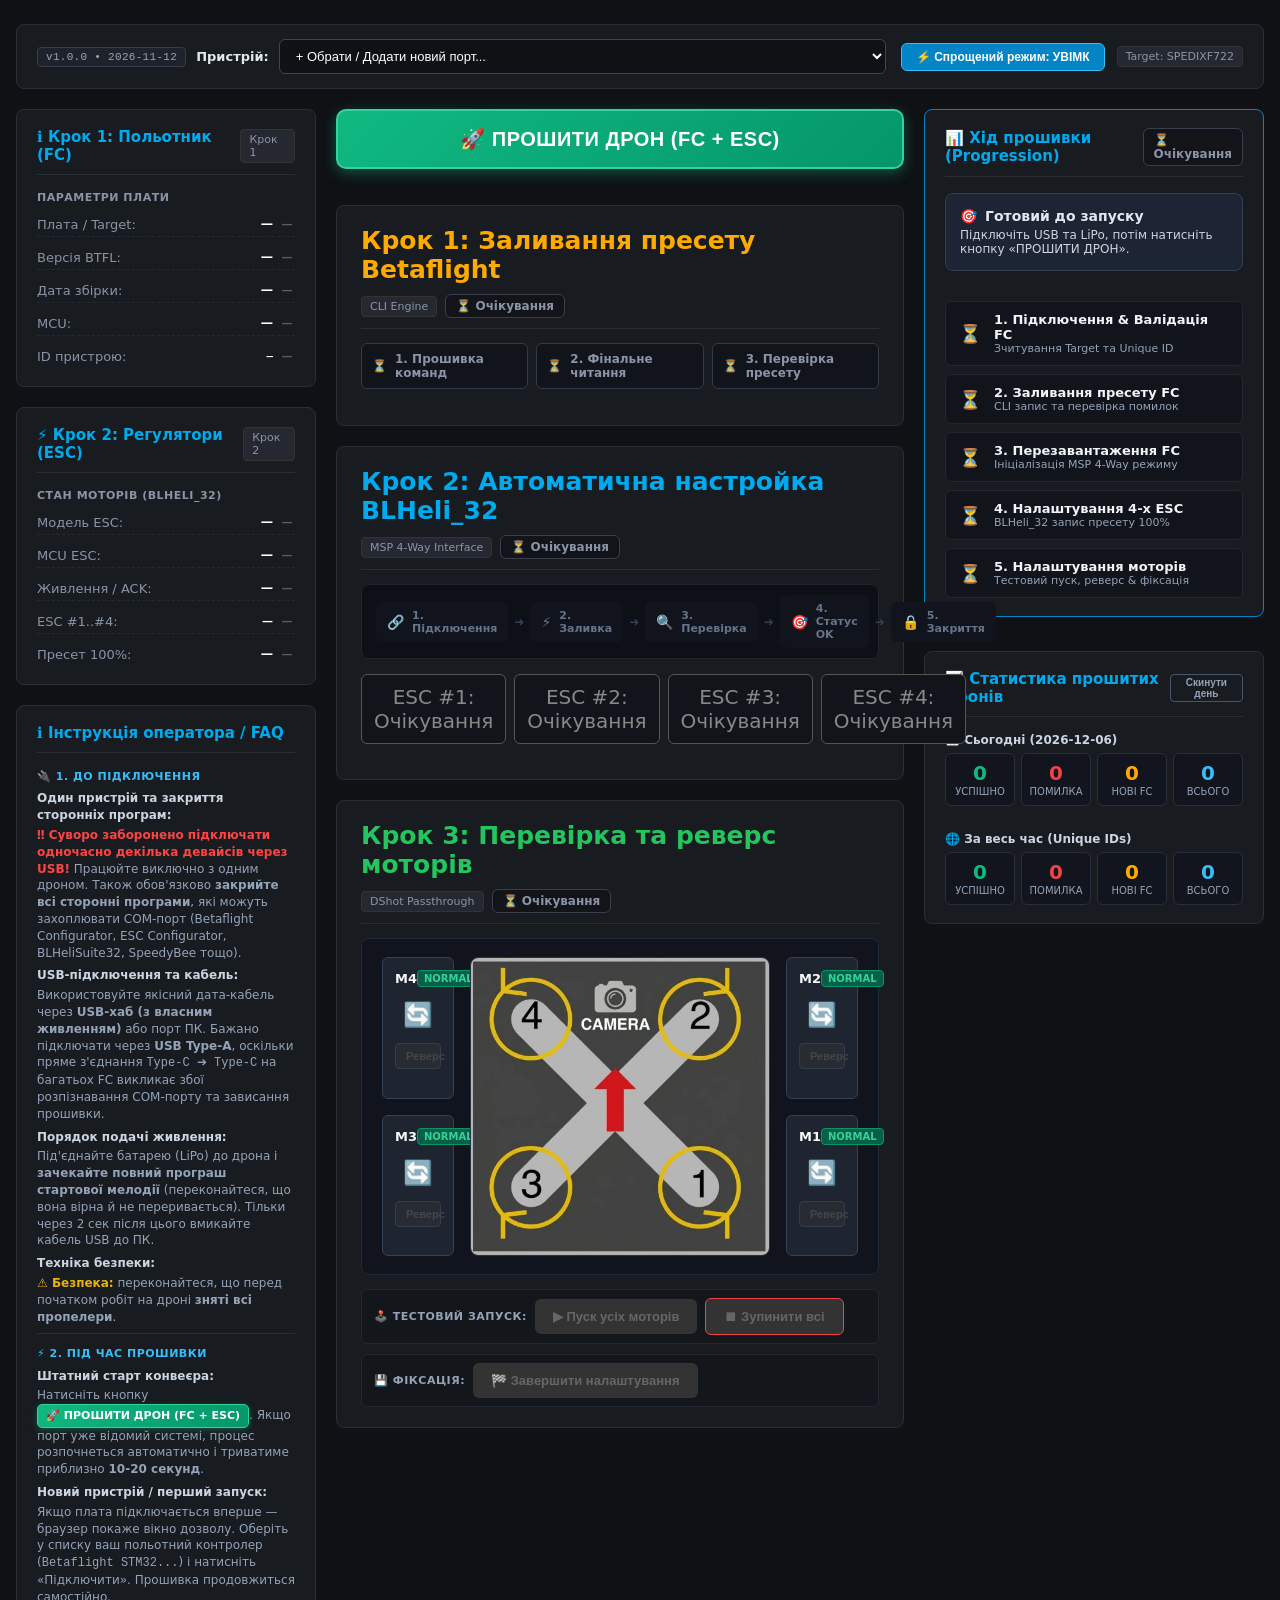
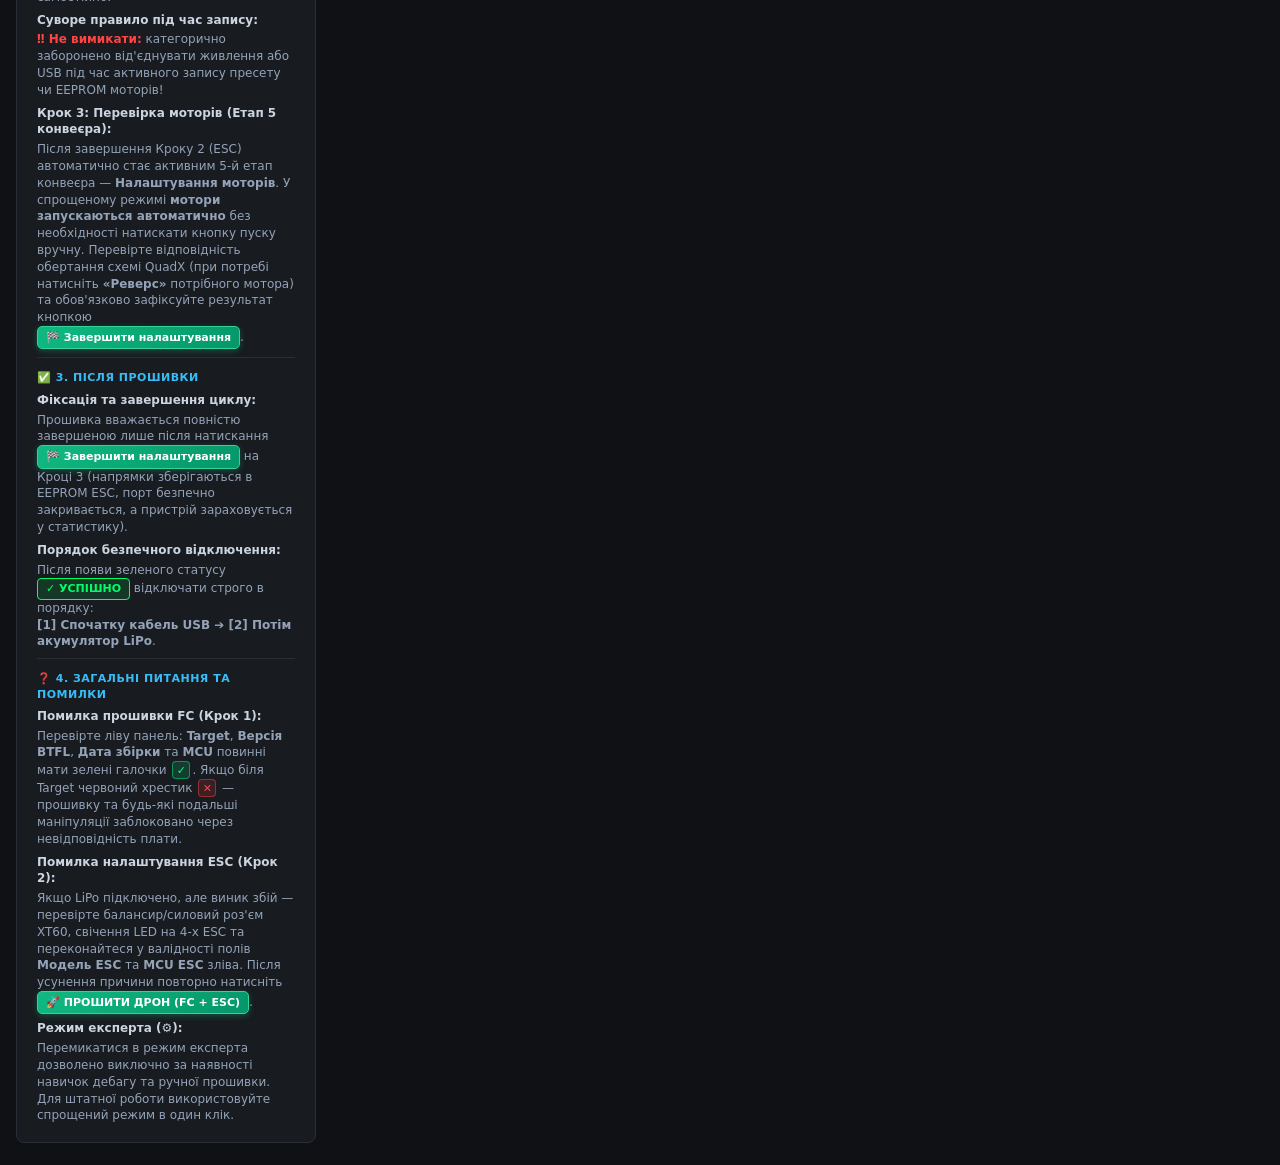
==== index.html @ b9642a51 "feat: disable motor activity buttons during init" ====
<!DOCTYPE html>
<html lang="uk">
<head>
    <meta charset="UTF-8">
    <meta name="viewport" content="width=device-width, initial-scale=1.0">
    <title>Drone Setup Station: Betaflight & BLHeli_32 Configurator</title>
    <link rel="stylesheet" href="css/main.css">
    <link rel="stylesheet" href="css/components.css">
</head>
<body>

<div class="container">

    <!-- USB COM Port Selection Bar -->
    <div class="top-bar">
        <div class="port-controls">
            <span class="badge version-badge" id="appVersionBadge" title="Версія: v1.0.0 (2026-11-12)">v1.0.0 • 2026-11-12</span>
            <strong style="font-size: 13px;">Пристрій:</strong>
            <select id="portSelect">
                <option value="new">+ Обрати / Додати новий порт...</option>
            </select>
            <button id="btnGrantPort" class="btn-grant-port" style="display:none;" title="Надати доступ браузера до щойно підключеного польотника">
                🔌 Дозволити новий пристрій
            </button>
        </div>
        <div class="top-bar-right" style="display:flex; align-items:center; gap:12px;">
            <button id="btnToggleMode" class="btn-mode-toggle" title="Перемкнути між спрощеним та експертним режимами">
                ⚡ Спрощений режим: УВІМК
            </button>
            <span class="badge" id="boardTargetBadge">Target: SPEDIXF722</span>
        </div>
    </div>

    <!-- APP LAYOUT: SIDEBAR + MAIN CONTENT -->
    <div class="app-layout">
        <!-- LEFT SIDEBAR: Flight Controller Info & Preset Match -->
        <aside class="sidebar-col">
            <!-- Крок 1: Інфо польотника (FC) -->
            <div class="info-card" id="infoCardFc">
                <div class="info-card-header">
                    <span class="info-card-title">ℹ️ Крок 1: Польотник (FC)</span>
                    <span class="badge">Крок 1</span>
                </div>

                <div class="info-group">
                    <div class="info-group-title">Параметри плати</div>
                    <div class="info-row">
                        <span class="info-label">Плата / Target:</span>
                        <div class="info-val-wrap">
                            <span class="info-val" id="infoBoardName">—</span>
                            <span class="check-icon state-idle" id="checkBoard" title="Статус перевірки плати">—</span>
                        </div>
                    </div>
                    <div class="info-row">
                        <span class="info-label">Версія BTFL:</span>
                        <div class="info-val-wrap">
                            <span class="info-val" id="infoFirmwareVer">—</span>
                            <span class="check-icon state-idle" id="checkFw" title="Статус перевірки прошивки">—</span>
                        </div>
                    </div>
                    <div class="info-row">
                        <span class="info-label">Дата збірки:</span>
                        <div class="info-val-wrap">
                            <span class="info-val" id="infoBuildDate">—</span>
                            <span class="check-icon state-idle" id="checkDate" title="Статус перевірки дати збірки">—</span>
                        </div>
                    </div>
                    <div class="info-row">
                        <span class="info-label">MCU:</span>
                        <div class="info-val-wrap">
                            <span class="info-val" id="infoMcuType">—</span>
                            <span class="check-icon state-idle" id="checkMcu" title="Статус перевірки MCU">—</span>
                        </div>
                    </div>
                    <div class="info-row">
                        <span class="info-label">ID пристрою:</span>
                        <div class="info-val-wrap">
                            <span class="info-val" id="infoDeviceId" style="font-family:monospace; font-size:11px; word-break:break-all;">—</span>
                            <span class="check-icon state-idle" id="checkDeviceId" title="Статус перевірки апаратного UID">—</span>
                        </div>
                    </div>
                </div>

                <div class="info-group expert-only">
                    <div class="info-group-title">Порівняння з пресетом</div>
                    <div class="mismatch-box">
                        <div class="info-label" style="font-size:12px;">Неспівпадіння зі стеком:</div>
                        <div class="mismatch-badge" id="infoMismatchBadge">—</div>
                        <div class="mismatch-note" id="infoMismatchNote">Очікує запуску (натисніть «Залити»)...</div>
                    </div>
                </div>
            </div>

            <!-- Крок 2: Стан регуляторів (ESC) -->
            <div class="info-card" id="infoCardEsc">
                <div class="info-card-header">
                    <span class="info-card-title">⚡ Крок 2: Регулятори (ESC)</span>
                    <span class="badge">Крок 2</span>
                </div>

                <div class="info-group" id="infoGroupEsc">
                    <div class="info-group-title">Стан моторів (BLHeli_32)</div>
                    <div class="info-row">
                        <span class="info-label">Модель ESC:</span>
                        <div class="info-val-wrap">
                            <span class="info-val" id="infoEscModel" style="max-width:150px;">—</span>
                            <span class="check-icon state-idle" id="checkEscModel" title="Статус моделі ESC">—</span>
                        </div>
                    </div>
                    <div class="info-row">
                        <span class="info-label">MCU ESC:</span>
                        <div class="info-val-wrap">
                            <span class="info-val" id="infoEscMcu">—</span>
                            <span class="check-icon state-idle" id="checkEscMcu" title="Статус процесора ESC">—</span>
                        </div>
                    </div>
                    <div class="info-row">
                        <span class="info-label">Живлення / ACK:</span>
                        <div class="info-val-wrap">
                            <span class="info-val" id="infoEscPowerAck">—</span>
                            <span class="check-icon state-idle" id="checkEscPower" title="Статус LiPo живлення та ACK">—</span>
                        </div>
                    </div>
                    <div class="info-row">
                        <span class="info-label">ESC #1..#4:</span>
                        <div class="info-val-wrap">
                            <span class="info-val" id="infoEscDirs" style="font-size:11px;">—</span>
                            <span class="check-icon state-idle" id="checkEscDirs" title="Статус моторів ESC #1..#4">—</span>
                        </div>
                    </div>
                    <div class="info-row">
                        <span class="info-label">Пресет 100%:</span>
                        <div class="info-val-wrap">
                            <span class="info-val" id="infoEscPresetStatus">—</span>
                            <span class="check-icon state-idle" id="checkEscPreset" title="Відповідність пресету 100%">—</span>
                        </div>
                    </div>
                </div>
            </div>

            <!-- Instructions & FAQ -->
            <div class="info-card faq-card">
                <div class="info-card-header">
                    <span class="info-card-title">ℹ️ Інструкція оператора / FAQ</span>
                </div>
                <div class="faq-content">
                    <!-- 1. ДО ПІДКЛЮЧЕННЯ -->
                    <div class="faq-section">
                        <div class="faq-section-title">🔌 1. До підключення</div>
                        <div class="faq-item">
                            <strong>Один пристрій та закриття сторонніх програм:</strong>
                            <p><strong style="color: #ff4444;">‼️ Суворо заборонено підключати одночасно декілька девайсів через USB!</strong> Працюйте виключно з одним дроном. Також обов'язково <strong>закрийте всі сторонні програми</strong>, які можуть захоплювати COM-порт (Betaflight Configurator, ESC Configurator, BLHeliSuite32, SpeedyBee тощо).</p>
                        </div>
                        <div class="faq-item">
                            <strong>USB-підключення та кабель:</strong>
                            <p>Використовуйте якісний дата-кабель через <strong>USB-хаб (з власним живленням)</strong> або порт ПК. Бажано підключати через <strong>USB Type-A</strong>, оскільки пряме з'єднання <code>Type-C ➔ Type-C</code> на багатьох FC викликає збої розпізнавання COM-порту та зависання прошивки.</p>
                        </div>
                        <div class="faq-item">
                            <strong>Порядок подачі живлення:</strong>
                            <p>Під'єднайте батарею (LiPo) до дрона і <strong>зачекайте повний програш стартової мелодії</strong> (переконайтеся, що вона вірна й не переривається). Тільки через 2 сек після цього вмикайте кабель USB до ПК.</p>
                        </div>
                        <div class="faq-item">
                            <strong>Техніка безпеки:</strong>
                            <p><strong style="color: #eab308;">⚠️ Безпека:</strong> переконайтеся, що перед початком робіт на дроні <strong>зняті всі пропелери</strong>.</p>
                        </div>
                    </div>

                    <!-- 2. ПІД ЧАС ПРОШИВКИ -->
                    <div class="faq-section">
                        <div class="faq-section-title">⚡ 2. Під час прошивки</div>
                        <div class="faq-item">
                            <strong>Штатний старт конвеєра:</strong>
                            <p>Натисніть кнопку <span class="faq-btn-pill-master">🚀 ПРОШИТИ ДРОН (FC + ESC)</span>. Якщо порт уже відомий системі, процес розпочнеться автоматично і триватиме приблизно <strong>10-20 секунд</strong>.</p>
                        </div>
                        <div class="faq-item">
                            <strong>Новий пристрій / перший запуск:</strong>
                            <p>Якщо плата підключається вперше — браузер покаже вікно дозволу. Оберіть у списку ваш польотний контролер (<code>Betaflight STM32...</code>) і натисніть «Підключити». Прошивка продовжиться самостійно.</p>
                        </div>
                        <div class="faq-item">
                            <strong>Суворе правило під час запису:</strong>
                            <p><strong style="color: #ff4444;">‼️ Не вимикати:</strong> категорично заборонено від'єднувати живлення або USB під час активного запису пресету чи EEPROM моторів!</p>
                        </div>
                        <div class="faq-item">
                            <strong>Крок 3: Перевірка моторів (Етап 5 конвеєра):</strong>
                            <p>Після завершення Кроку 2 (ESC) автоматично стає активним 5-й етап конвеєра — <strong>Налаштування моторів</strong>. У спрощеному режимі <strong>мотори запускаються автоматично</strong> без необхідності натискати кнопку пуску вручну. Перевірте відповідність обертання схемі QuadX (при потребі натисніть <strong>«Реверс»</strong> потрібного мотора) та обов'язково зафіксуйте результат кнопкою <span class="faq-btn-pill-master">🏁 Завершити налаштування</span>.</p>
                        </div>
                    </div>

                    <!-- 3. ПІСЛЯ ПРОШИВКИ -->
                    <div class="faq-section">
                        <div class="faq-section-title">✅ 3. Після прошивки</div>
                        <div class="faq-item">
                            <strong>Фіксація та завершення циклу:</strong>
                            <p>Прошивка вважається повністю завершеною лише після натискання <span class="faq-btn-pill-master">🏁 Завершити налаштування</span> на Кроці 3 (напрямки зберігаються в EEPROM ESC, порт безпечно закривається, а пристрій зараховується у статистику).</p>
                        </div>
                        <div class="faq-item">
                            <strong>Порядок безпечного відключення:</strong>
                            <p>Після появи зеленого статусу <span class="faq-status-pill-success">✓ УСПІШНО</span> відключати строго в порядку:<br>
                            <strong>[1] Спочатку кабель USB ➔ [2] Потім акумулятор LiPo</strong>.</p>
                        </div>
                    </div>

                    <!-- 4. ЗАГАЛЬНІ ПИТАННЯ ТА ВИРІШЕННЯ ПОМИЛОК -->
                    <div class="faq-section">
                        <div class="faq-section-title">❓ 4. Загальні питання та помилки</div>
                        <div class="faq-item">
                            <strong>Помилка прошивки FC (Крок 1):</strong>
                            <p>Перевірте ліву панель: <strong>Target</strong>, <strong>Версія BTFL</strong>, <strong>Дата збірки</strong> та <strong>MCU</strong> повинні мати зелені галочки <span class="faq-badge-pass">✓</span>. Якщо біля Target червоний хрестик <span class="faq-badge-fail">✕</span> — прошивку та будь-які подальші маніпуляції заблоковано через невідповідність плати.</p>
                        </div>
                        <div class="faq-item">
                            <strong>Помилка налаштування ESC (Крок 2):</strong>
                            <p>Якщо LiPo підключено, але виник збій — перевірте балансир/силовий роз'єм XT60, свічення LED на 4-х ESC та переконайтеся у валідності полів <strong>Модель ESC</strong> та <strong>MCU ESC</strong> зліва. Після усунення причини повторно натисніть <span class="faq-btn-pill-master">🚀 ПРОШИТИ ДРОН (FC + ESC)</span>.</p>
                        </div>
                        <div class="faq-item">
                            <strong>Режим експерта (⚙️):</strong>
                            <p>Перемикатися в режим експерта дозволено виключно за наявності навичок дебагу та ручної прошивки. Для штатної роботи використовуйте спрощений режим в один клік.</p>
                        </div>
                    </div>
                </div>
            </div>
        </aside>

        <!-- RIGHT MAIN COLUMN: Steps & Console -->
        <main class="main-col">
        <!-- Master Run Box for Simplified Mode -->
        <div class="simplified-master-box" id="simplifiedMasterBox">
            <button id="btnRunSimplified" class="btn-master-run">
                🚀 ПРОШИТИ ДРОН (FC + ESC)
            </button>
        </div>

    <!-- BLOCK 1: Betaflight CLI Flasher -->
    <div class="step-card" id="cardStep1">
        <div class="step-header">
            <div class="step-title">
                <span>Крок 1: Заливання пресету Betaflight</span>
            </div>
            <div class="step-header-right">
                <span class="badge">CLI Engine</span>
                <span class="already-flashed-pill fc-state-pill" id="fcStateBadge" style="display:none;" title="Статус відповідності прошивки контролера">⚡ Вже прошитий</span>
                <span class="already-flashed-pill fc-history-pill" id="fcHistoryBadge" style="display:none;" title="Історія обладнання: цей контролер раніше мав сторонній пресет">⚠️ Був модифікований</span>
                <span class="step-status awaiting" id="stepStatus1">⏳ Очікування</span>
            </div>
        </div>

        <div class="preset-input-wrapper expert-only">
            <label for="presetInput" style="font-size:12px; color:var(--text-muted); display:block; margin-bottom:6px;">
                CLI Dump / Diff команди:
            </label>
            <textarea id="presetInput">
defaults nosave


# version
# Betaflight / STM32F7X2 (S7X2) 4.5.1 Dec  2 2024 / 10:06:22 (77d01ba3b) MSP API: 1.46
# config rev: cb1d3ac

# start the command batch
batch start

# reset configuration to default settings
defaults nosave

board_name SPEDIXF722
manufacturer_id SPDX
mcu_id 0023003e3036510834323839
signature

# name: T-System 15

# resources
resource MOTOR 5 NONE
resource SERVO 1 A03
resource SERIAL_TX 2 NONE
resource SERIAL_RX 2 A02

# feature
feature SERVO_TILT
feature OSD
feature ESC_SENSOR

# serial
serial 0 64 115200 57600 0 115200
serial 1 0 115200 57600 0 115200
serial 4 1024 115200 57600 0 115200

# servo
servo 0 1000 2000 1500 100 7

# beeper
beeper -GYRO_CALIBRATED
beeper -RX_LOST
beeper -RX_LOST_LANDING
beeper -DISARMING
beeper -ARMING
beeper -ARMING_GPS_FIX
beeper -BAT_CRIT_LOW
beeper -BAT_LOW
beeper -GPS_STATUS
beeper -RX_SET
beeper -ACC_CALIBRATION
beeper -ACC_CALIBRATION_FAIL
beeper -READY_BEEP
beeper -DISARM_REPEAT
beeper -ARMED
beeper -SYSTEM_INIT
beeper -ON_USB
beeper -BLACKBOX_ERASE
beeper -CRASH_FLIP
beeper -CAM_CONNECTION_OPEN
beeper -CAM_CONNECTION_CLOSE
beeper -RC_SMOOTHING_INIT_FAIL

# aux
aux 0 0 0 1700 2100 0 0
aux 1 1 2 1300 1700 0 0
aux 2 2 2 1700 2100 0 0
aux 3 40 1 1700 2100 0 0
aux 4 40 0 900 900 0 33

# adjrange
adjrange 0 0 3 900 2100 29 3 0 0

# vtxtable
vtxtable bands 8
vtxtable channels 8
vtxtable band 1 BOSCAM_A A CUSTOM  5865 5845 5825 5805 5785 5765 5745 5725
vtxtable band 2 BOSCAM_B B CUSTOM  5733 5752 5771 5790 5809 5828 5847 5866
vtxtable band 3 BOSCAM_E E CUSTOM  5705 5685 5665 5645 5885 5905 5925 5945
vtxtable band 4 FATSHARK F CUSTOM  5740 5760 5780 5800 5820 5840 5860 5880
vtxtable band 5 RACEBAND R CUSTOM  5658 5695 5732 5769 5806 5843 5880 5917
vtxtable band 6 LOWRACE  L CUSTOM  5362 5399 5436 5473 5510 5547 5584 5621
vtxtable band 7 BOSCAM   H CUSTOM  5653 5693 5733 5773 5813 5853 5893 5933
vtxtable band 8 BOSCAM   X CUSTOM  4990 5020 5055 5080 5110 5140 5170 5200
vtxtable powerlevels 6
vtxtable powervalues 25 400 800 1500 3000 0
vtxtable powerlabels 25 400 800 1.5 3.0 0MW

# rxfail
rxfail 3 h
rxfail 5 s 1000

# master
set gyro_lpf1_type = PT2
set gyro_lpf1_static_hz = 0
set gyro_lpf2_static_hz = 0
set dyn_notch_count = 5
set dyn_notch_q = 250
set dyn_notch_min_hz = 60
set gyro_lpf1_dyn_min_hz = 0
set gyro_lpf1_dyn_max_hz = 150
set acc_trim_pitch = -2
set acc_calibration = 14,-15,22,1
set dshot_idle_value = 250
set failsafe_delay = 30
set failsafe_throttle = 1280
set vbat_min_cell_voltage = 260
set vbat_warning_cell_voltage = 300
set beeper_dshot_beacon_tone = 5
set yaw_motors_reversed = ON
set gps_rescue_min_start_dist = 10
set gps_rescue_return_alt = 40
set gps_rescue_throttle_max = 2000
set gps_rescue_throttle_hover = 1350
set simplified_gyro_filter_multiplier = 30
set osd_vbat_pos = 6497
set osd_rssi_pos = 87
set osd_link_quality_pos = 55
set osd_tim_2_pos = 14529
set osd_flymode_pos = 6553
set osd_throttle_pos = 6370
set osd_vtx_channel_pos = 33
set osd_crosshairs_pos = 6381
set osd_ah_pos = 110
set osd_current_pos = 6432
set osd_mah_drawn_pos = 6529
set osd_motor_diag_pos = 377
set osd_craft_name_pos = 6187
set osd_pilot_name_pos = 8353
set osd_gps_speed_pos = 249
set osd_gps_lon_pos = 17
set osd_gps_lat_pos = 0
set osd_gps_sats_pos = 58
set osd_home_dir_pos = 72
set osd_home_dist_pos = 121
set osd_flight_dist_pos = 344
set osd_compass_bar_pos = 6156
set osd_altitude_pos = 6551
set osd_warnings_pos = 6538
set osd_avg_cell_voltage_pos = 6465
set osd_pit_ang_pos = 161
set osd_rol_ang_pos = 129
set osd_disarmed_pos = 6283
set osd_esc_rpm_freq_pos = 216
set osd_core_temp_pos = 89
set osd_profile_name_pos = 14465
set osd_sys_delay_pos = 336
set osd_sys_lq_pos = 88
set osd_stat_bitmask = 4472620
set osd_profile_1_name = !Safe!
set osd_profile_2_name = !Active!
set osd_profile_3_name = !!Boom!!
set osd_displayport_device = AUTO
set osd_canvas_width = 30
set osd_canvas_height = 13
set debug_mode = FFT_FREQ
set vtx_band = 3
set vtx_channel = 3
set vtx_power = 1
set vtx_freq = 5665
set vcd_video_system = AUTO
set craft_name = T-System 15
set pilot_name = IF SEEN, NO BOOM

profile 0

# profile 0
set dterm_lpf1_dyn_min_hz = 41
set dterm_lpf1_dyn_max_hz = 82
set dterm_lpf1_dyn_expo = 7
set dterm_lpf1_type = PT2
set dterm_lpf1_static_hz = 41
set dterm_lpf2_static_hz = 0
set anti_gravity_gain = 35
set iterm_rotation = ON
set iterm_relax_type = GYRO
set iterm_relax_cutoff = 6
set yaw_lowpass_hz = 1
set i_pitch = 63
set d_pitch = 41
set f_pitch = 93
set i_roll = 60
set d_roll = 36
set f_roll = 90
set i_yaw = 60
set f_yaw = 90
set d_min_roll = 27
set d_min_pitch = 30
set feedforward_jitter_factor = 10
set simplified_i_gain = 75
set simplified_d_gain = 90
set simplified_feedforward_gain = 75
set simplified_dterm_filter_multiplier = 55

profile 1

profile 2

profile 3

# restore original profile selection
profile 0

rateprofile 0

# rateprofile 0
set roll_srate = 35
set pitch_srate = 35
set yaw_srate = 35

rateprofile 1

rateprofile 2

rateprofile 3

# restore original rateprofile selection
rateprofile 0

# save configuration
</textarea>
        </div>

        <!-- Clean Preset Collapsible CLI (Expert Mode) -->
        <div class="clean-preset-toggle-box expert-only" style="margin-top: 8px;">
            <button type="button" id="btnToggleCleanPreset" class="btn-clean-toggle" title="Показати/приховати еталонний чистий пресет для розпізнавання стану">
                ⚙️ Еталонний чистий пресет (Clean Diff) ▾
            </button>
        </div>
        <div class="clean-preset-wrapper expert-only" id="cleanPresetWrapper" style="display:none;">
            <label for="cleanPresetInput" style="font-size:12px; color:var(--text-muted); display:block; margin-bottom:6px;">
                Еталонні CLI команди чистого контролера (Clean Diff):
            </label>
            <textarea id="cleanPresetInput" style="height:120px;">diff all

# version
# Betaflight / STM32F7X2 (S7X2) 4.5.1 Dec  2 2024 / 10:06:22 (77d01ba3b) MSP API: 1.46
# config rev: cb1d3ac

# start the command batch
batch start

# reset configuration to default settings
defaults nosave

board_name SPEDIXF722
manufacturer_id SPDX
mcu_id 0025002d3036510834323839
signature 

# feature
feature SERVO_TILT
feature TELEMETRY
feature LED_STRIP
feature OSD
feature CHANNEL_FORWARDING

# master
set acc_calibration = 15,-23,19,1
set osd_warnings_pos = 14698
set osd_displayport_device = AUTO
set osd_canvas_width = 30
set osd_canvas_height = 13
set vcd_video_system = AUTO

profile 0

profile 1

profile 2

profile 3

# restore original profile selection
profile 0

rateprofile 0

rateprofile 1

rateprofile 2

rateprofile 3

# restore original rateprofile selection
rateprofile 0

# save configuration
save
# </textarea>
        </div>

        <!-- Step 1 Sub-stage Progress Badges -->
        <div class="fc-flash-progress" id="fcFlashProgress">
            <div class="fc-sub-step pending" id="subStepFlash">
                <span class="sub-step-icon">⏳</span>
                <span class="sub-step-label">1. Прошивка команд</span>
            </div>
            <div class="fc-sub-step pending" id="subStepReadDiff">
                <span class="sub-step-icon">⏳</span>
                <span class="sub-step-label">2. Фінальне читання</span>
            </div>
            <div class="fc-sub-step pending" id="subStepVerify">
                <span class="sub-step-icon">⏳</span>
                <span class="sub-step-label">3. Перевірка пресету</span>
            </div>
        </div>

        <!-- Step 1 Controls (Grouped & Sorted in Expert Mode) -->
        <div class="controls-toolbar expert-only">
            <!-- Group 1: Робоча прошивка та аналіз -->
            <div class="controls-group">
                <span class="controls-group-label">⚡ Прошивка:</span>
                <button id="btnFlashFC" class="btn-primary" title="Залити робочий цільовий пресет у FC">Залити пресет у FC</button>
                <button id="btnComparePreset" class="btn-read" title="Зчитати актуальну конфігурацію FC та порівняти з пресетом без прошивки">🔍 Порівняти з пресетом</button>
                <button id="btnFlashCleanFC" class="btn-clean-flash" title="Залити чистий заводський дамп у польотний контролер">🧼 Залити чистий дамп</button>
            </div>

            <!-- Group 2: Робота з базою IndexedDB (дампи пресетів польотника) -->
            <div class="controls-group">
                <span class="controls-group-label">💾 База дампів:</span>
                <button id="btnExportNewHwDump" class="btn-dump-export" disabled title="Експортувати збережені diff all та dump all у файли окремо (активується після порівняння, якщо знайдено дамп у БД)">📥 Експорт (diff + dump)</button>
                <button id="btnRestoreDiffFromDb" class="btn-dump-restore" disabled title="Автоматично прошити збережений diff all назад у контролер">🔄 Відновити diff</button>
                <button id="btnRestoreDumpFromDb" class="btn-dump-restore" disabled title="Автоматично прошити збережений повний dump all назад у контролер">🔄 Відновити dump</button>
            </div>

            <!-- Group 3: Бекап та відновлення конфігурації у/з файлу -->
            <div class="controls-group">
                <span class="controls-group-label">📁 Бекап:</span>
                <select id="backupType" style="flex-grow:0; width:auto;">
                    <option value="diff all">diff all</option>
                    <option value="dump all">dump all</option>
                </select>
                <button id="btnBackup" class="btn-backup" title="Зберегти поточну конфігурацію FC у файл">💾 Зберегти бекап у файл</button>
                <button id="btnRestoreFCFromFile" class="btn-dump-restore" title="Вибрати файл конфігурації та прошити в FC з повною перевіркою">🔄 Відновити з файлу</button>
                <input type="file" id="fileRestoreFC" style="display:none;" accept=".txt">
            </div>
        </div>
    </div>

    <!-- BLOCK 2: BLHeli_32 4-Way Configurator -->
    <div class="step-card" id="cardStep2">
        <div class="step-header">
            <div class="step-title blue">
                <span>Крок 2: Автоматична настройка BLHeli_32</span>
            </div>
            <div class="step-header-right">
                <span class="badge">MSP 4-Way Interface</span>
                <span class="already-flashed-pill" id="badgeEscAlreadyFlashed" style="display:none;" title="Усі 4 регулятори вже на 100% відповідають зразку пресету">⚡ Вже прошитий</span>
                <span class="step-status awaiting" id="stepStatus2">⏳ Очікування</span>
            </div>
        </div>

        <!-- ESC Pipeline Flow Status Bar (Підключення -> Заливка -> Перевірка -> Статус OK -> Закриття сесії) -->
        <div class="esc-flow-pipeline" id="escFlowPipeline">
            <div class="esc-flow-step awaiting" id="escFlowConnect">
                <span class="step-dot">🔗</span>
                <span class="step-label">1. Підключення</span>
            </div>
            <span class="esc-flow-arrow">➜</span>
            <div class="esc-flow-step awaiting" id="escFlowFlash">
                <span class="step-dot">⚡</span>
                <span class="step-label">2. Заливка</span>
            </div>
            <span class="esc-flow-arrow">➜</span>
            <div class="esc-flow-step awaiting" id="escFlowVerify">
                <span class="step-dot">🔍</span>
                <span class="step-label">3. Перевірка</span>
            </div>
            <span class="esc-flow-arrow">➜</span>
            <div class="esc-flow-step awaiting" id="escFlowStatus">
                <span class="step-dot">🎯</span>
                <span class="step-label">4. Статус OK</span>
            </div>
            <span class="esc-flow-arrow">➜</span>
            <div class="esc-flow-step awaiting" id="escFlowClose">
                <span class="step-dot">🔒</span>
                <span class="step-label">5. Закриття</span>
            </div>
        </div>

        <!-- ESC 1-4 Real-Time Status -->
        <div class="esc-status-badges">
            <div class="esc-badge pending" id="badgeEsc0">ESC #1: Очікування</div>
            <div class="esc-badge pending" id="badgeEsc1">ESC #2: Очікування</div>
            <div class="esc-badge pending" id="badgeEsc2">ESC #3: Очікування</div>
            <div class="esc-badge pending" id="badgeEsc3">ESC #4: Очікування</div>
        </div>

        <!-- Step 2 Controls (Grouped & Sorted in Expert Mode) -->
        <div class="controls-toolbar expert-only">
            <!-- Group 1: 4-Way Сесія -->
            <div class="controls-group">
                <span class="controls-group-label">🔗 Сесія:</span>
                <button id="btnConnectESC" class="btn-connect" title="Встановити 4-Way з'єднання з ESC через FC">🔗 З'єднатися</button>
                <button id="btnDisconnectESC" class="btn-disconnect" disabled title="Розірвати 4-Way сесію та звільнити COM-порт">❌ Від'єднатися</button>
            </div>

            <!-- Group 2: Прошивка та Зчитування -->
            <div class="controls-group">
                <span class="controls-group-label">⚡ Прошивка:</span>
                <button id="btnConfigureESC" class="btn-primary" style="background:#007acc; border-color:#0099ff;" disabled title="Записати 256-байтний еталонний пресет у всі 4 регулятори">⚡ Застосувати пресет до 4 ESC</button>
                <button id="btnReadESC" class="btn-read" disabled title="Зчитати поточні налаштування та дампи всіх 4-х ESC">🔍 Зчитати налаштування ESC</button>
            </div>

            <!-- Group 3: Робота з базою IndexedDB (дампи ESC) -->
            <div class="controls-group">
                <span class="controls-group-label">💾 База дампів:</span>
                <button id="btnExportEscDb" class="btn-dump-export" disabled title="Завантажити збережений в IndexedDB бекап 4 ESC для поточного MCU">📥 Експорт з БД</button>
                <button id="btnRestoreEscDb" class="btn-dump-restore" disabled title="Автоматично відновити збережений бекап 4 ESC з IndexedDB у регулятори">🔄 Відновити з БД</button>
            </div>

            <!-- Group 4: Бекап та Відновлення з файлу -->
            <div class="controls-group">
                <span class="controls-group-label">📁 Файли:</span>
                <button id="btnBackupESC" class="btn-backup" disabled title="Зберегти повний бекап усіх 4 ESC у JSON-файл">💾 Зберегти у файл</button>
                <button id="btnRestoreESC" class="btn-restore" disabled title="Відновити налаштування ESC з раніше збереженого JSON-файлу">♻️ Відновити з файлу</button>
                <input type="file" id="fileRestoreESC" accept=".json,application/json" style="display:none">
            </div>
        </div>
    </div>

    <!-- STEP 3: Motor Testing & Direction Reversal -->
    <div class="step-card" id="cardStep3">
        <div class="step-header">
            <div class="step-title" style="color: #22c55e;">
                <span>Крок 3: Перевірка та реверс моторів</span>
            </div>
            <div class="step-header-right">
                <span class="badge">DShot Passthrough</span>
                <span class="step-status awaiting" id="stepStatus3">⏳ Очікування</span>
            </div>
        </div>

        <!-- Safety Notice & Interlock -->
        <div class="safety-box">
            <span class="safety-icon">⚠️</span>
            <div class="safety-content">
                <strong>Обов'язкова перевірка безпеки:</strong>
                <p>Перед запуском моторів обов'язково <u>повністю зніміть усі пропелери</u> з дрона!</p>
                <label class="safety-checkbox-label">
                    <input type="checkbox" id="chkPropellersRemoved">
                    <span>Я зняв усі пропелери перед тестуванням моторів</span>
                </label>
            </div>
        </div>

        <!-- QuadX Visual Motors Layout with Center Drone Diagram -->
        <div class="quad-layout">
            <!-- Front Left: M4 -->
            <div class="motor-pod" id="podMotor4">
                <div class="motor-top-row">
                    <span class="motor-num">M4</span>
                    <span class="motor-dir-badge normal" id="mBadge4">NORMAL</span>
                </div>
                <div class="motor-visual">
                    <div class="motor-arrow normal" id="mArrow4">🔄</div>
                </div>
                <button class="btn-rev-motor" id="btnRevMotor4" disabled title="Змінити напрямок мотора 4">Реверс</button>
            </div>

            <!-- Center: Drone Schematic Diagram -->
            <div class="quad-center-diagram" id="quadCenterDiagram" style="position: relative;">
                <img src="img/drone-quad-x.png" alt="QuadX Drone Motors Direction Diagram" class="drone-schema-img">
                <div class="motor-countdown-overlay" id="motorCountdownOverlay" style="display: none;">
                    <div class="countdown-spinner"></div>
                    <div class="countdown-title">⚡ Ініціалізація моторів...</div>
                    <div class="countdown-seconds" id="motorCountdownSec">8.0s</div>
                </div>
            </div>

            <!-- Front Right: M2 -->
            <div class="motor-pod" id="podMotor2">
                <div class="motor-top-row">
                    <span class="motor-num">M2</span>
                    <span class="motor-dir-badge normal" id="mBadge2">NORMAL</span>
                </div>
                <div class="motor-visual">
                    <div class="motor-arrow normal" id="mArrow2">🔄</div>
                </div>
                <button class="btn-rev-motor" id="btnRevMotor2" disabled title="Змінити напрямок мотора 2">Реверс</button>
            </div>

            <!-- Rear Left: M3 -->
            <div class="motor-pod" id="podMotor3">
                <div class="motor-top-row">
                    <span class="motor-num">M3</span>
                    <span class="motor-dir-badge normal" id="mBadge3">NORMAL</span>
                </div>
                <div class="motor-visual">
                    <div class="motor-arrow normal" id="mArrow3">🔄</div>
                </div>
                <button class="btn-rev-motor" id="btnRevMotor3" disabled title="Змінити напрямок мотора 3">Реверс</button>
            </div>

            <!-- Rear Right: M1 -->
            <div class="motor-pod" id="podMotor1">
                <div class="motor-top-row">
                    <span class="motor-num">M1</span>
                    <span class="motor-dir-badge normal" id="mBadge1">NORMAL</span>
                </div>
                <div class="motor-visual">
                    <div class="motor-arrow normal" id="mArrow1">🔄</div>
                </div>
                <button class="btn-rev-motor" id="btnRevMotor1" disabled title="Змінити напрямок мотора 1">Реверс</button>
            </div>
        </div>

        <!-- Step 3 Action Controls Toolbar -->
        <div class="controls-toolbar" style="margin-top: 14px;">
            <div class="controls-group">
                <span class="controls-group-label">🕹️ Тестовий запуск:</span>
                <button id="btnFetchMotorDirections" class="btn-read expert-only" style="padding: 4px 10px; font-size: 11px;" title="Опитати актуальні напрямки обертання безпосередньо з 4 ESC">🔍 Опитати ESC</button>
                <button id="btnSpinAllMotors" class="btn-primary" style="background:#28a745; border-color:#208738;" disabled title="Запустити всі 4 мотори на низьких обертах">▶ Пуск усіх моторів</button>
                <button id="btnStopAllMotors" class="btn-disconnect" disabled title="Негайно зупинити всі мотори (1000µs)">⏹ Зупинити всі</button>
            </div>

            <!-- Expert Mode Manual Throttle Slider & Set Default -->
            <div class="controls-group expert-only motor-speed-control-group">
                <span class="controls-group-label">⚡ Оберти (Speed):</span>
                <div class="throttle-slider-wrap">
                    <input type="range" id="throttleSlider" min="1000" max="1200" step="5" value="1030" disabled title="Ручне регулювання тестових обертів (1000 - 1200µs)">
                    <span class="throttle-val-badge" id="throttleValBadge">1030</span>
                </div>
                <button id="btnApplyDefaultThrottle" class="btn-read" style="padding: 4px 10px; font-size: 11px;" title="Скинути швидкість до стандартних 1030µs">↺ Скинути (1030)</button>
            </div>

            <div class="controls-group">
                <span class="controls-group-label">💾 Фіксація:</span>
                <button id="btnSaveMotorDirections" class="btn-primary" style="background:#007acc; border-color:#0099ff;" disabled title="Зафіксувати напрямки моторів в ESC та завершити налаштування">🏁 Завершити налаштування</button>
            </div>
        </div>
    </div>

    <!-- Realtime Terminal Console / Logging Panel -->
    <div class="log-panel expert-only">
        <div class="log-header">
            <div class="log-title">
                <span>📋 Панель логування (Logging Panel)</span>
            </div>
            <div style="display: flex; gap: 8px; align-items: center;">
                <button id="btnExportLogsJson" class="btn-read" style="padding: 4px 10px; font-size: 0.8rem; height: auto;" title="Експорт усіх згрупованих операцій у JSON">📥 Експорт JSON</button>
                <button id="btnClearLogs" class="btn-restore" style="padding: 4px 10px; font-size: 0.8rem; height: auto;" title="Очистити термінал та історію">🗑️ Очистити</button>
                <span class="badge">Serial Console</span>
            </div>
        </div>
        <div id="log">Очікування підключення пристрою...</div>
    </div>
        </main>

        <!-- RIGHT SIDEBAR: Progression Report, Daily/All-Time Stats & FAQ -->
        <aside class="right-col" id="simplifiedRightCol">
            <!-- Progression Report Card -->
            <div class="info-card prog-card">
                <div class="info-card-header">
                    <span class="info-card-title">📊 Хід прошивки (Progression)</span>
                    <span class="step-status awaiting" id="progOverallBadge">⏳ Очікування</span>
                </div>

                <!-- Overall Outcome Banner -->
                <div class="prog-banner ready" id="progBanner">
                    <div class="banner-title"><span class="banner-icon">🎯</span> <strong>Готовий до запуску</strong></div>
                    <div class="banner-details">Підключіть USB та LiPo, потім натисніть кнопку «ПРОШИТИ ДРОН».</div>
                </div>

                <!-- 4 Steps Progression Timeline -->
                <div class="prog-steps-list">
                    <div class="prog-step awaiting" id="progStep1">
                        <div class="step-icon">⏳</div>
                        <div class="step-content">
                            <div class="step-title-row" style="display:flex; justify-content:space-between; align-items:center;">
                                <div class="step-title-text">1. Підключення & Валідація FC</div>
                                <span class="prog-step-time expert-only" id="progTimeStep1"></span>
                            </div>
                            <div class="step-subtitle">Зчитування Target та Unique ID</div>
                        </div>
                    </div>
                    <div class="prog-step awaiting" id="progStep2">
                        <div class="step-icon">⏳</div>
                        <div class="step-content">
                            <div class="step-title-row" style="display:flex; justify-content:space-between; align-items:center;">
                                <div class="step-title-text">2. Заливання пресету FC</div>
                                <span class="prog-step-time expert-only" id="progTimeStep2"></span>
                            </div>
                            <div class="step-subtitle">CLI запис та перевірка помилок</div>
                        </div>
                    </div>
                    <div class="prog-step awaiting" id="progStep3">
                        <div class="step-icon">⏳</div>
                        <div class="step-content">
                            <div class="step-title-row" style="display:flex; justify-content:space-between; align-items:center;">
                                <div class="step-title-text">3. Перезавантаження FC</div>
                                <span class="prog-step-time expert-only" id="progTimeStep3"></span>
                            </div>
                            <div class="step-subtitle">Ініціалізація MSP 4-Way режиму</div>
                        </div>
                    </div>
                    <div class="prog-step awaiting" id="progStep4">
                        <div class="step-icon">⏳</div>
                        <div class="step-content">
                            <div class="step-title-row" style="display:flex; justify-content:space-between; align-items:center;">
                                <div class="step-title-text">4. Налаштування 4-х ESC</div>
                                <span class="prog-step-time expert-only" id="progTimeStep4"></span>
                            </div>
                            <div class="step-subtitle">BLHeli_32 запис пресету 100%</div>
                        </div>
                    </div>
                    <div class="prog-step awaiting" id="progStep5">
                        <div class="step-icon">⏳</div>
                        <div class="step-content">
                            <div class="step-title-row" style="display:flex; justify-content:space-between; align-items:center;">
                                <div class="step-title-text">5. Налаштування моторів</div>
                                <span class="prog-step-time expert-only" id="progTimeStep5"></span>
                            </div>
                            <div class="step-subtitle">Тестовий пуск, реверс & фіксація</div>
                        </div>
                    </div>
                </div>
            </div>

            <!-- Statistics Card: Flashed Devices Counter by Unique ID -->
            <div class="info-card stats-card" style="margin-top: 14px;">
                <div class="info-card-header">
                    <span class="info-card-title">📈 Статистика прошитих дронів</span>
                    <button id="btnResetDailyStats" class="btn-stat-reset" title="Скинути сьогоднішню статистику">Скинути день</button>
                </div>

                <!-- Daily Stats -->
                <div class="stats-section">
                    <div class="stats-section-title">📅 Сьогодні (<span id="statDailyDate">—</span>)</div>
                    <div class="stats-grid">
                        <div class="stat-pill success">
                            <div class="stat-val" id="statDailySuccess">0</div>
                            <div class="stat-lbl">Успішно</div>
                        </div>
                        <div class="stat-pill fail">
                            <div class="stat-val" id="statDailyFail">0</div>
                            <div class="stat-lbl">Помилка</div>
                        </div>
                        <div class="stat-pill newhw">
                            <div class="stat-val" id="statDailyNewHw">0</div>
                            <div class="stat-lbl">Нові FC</div>
                        </div>
                        <div class="stat-pill total">
                            <div class="stat-val" id="statDailyTotal">0</div>
                            <div class="stat-lbl">Всього</div>
                        </div>
                    </div>
                </div>

                <!-- All-Time Stats -->
                <div class="stats-section" style="margin-top: 10px;">
                    <div class="stats-section-title">🌐 За весь час (Unique IDs)</div>
                    <div class="stats-grid">
                        <div class="stat-pill success">
                            <div class="stat-val" id="statAllSuccess">0</div>
                            <div class="stat-lbl">Успішно</div>
                        </div>
                        <div class="stat-pill fail">
                            <div class="stat-val" id="statAllFail">0</div>
                            <div class="stat-lbl">Помилка</div>
                        </div>
                        <div class="stat-pill newhw">
                            <div class="stat-val" id="statAllNewHw">0</div>
                            <div class="stat-lbl">Нові FC</div>
                        </div>
                        <div class="stat-pill total">
                            <div class="stat-val" id="statAllTotal">0</div>
                            <div class="stat-lbl">Всього</div>
                        </div>
                    </div>
                </div>
            </div>
        </aside>
    </div>
</div>

<!-- Auto-fading / Error Modal -->
<div id="statusModal" class="modal">
    <div id="modalBox" class="modal-box">
        <h3 id="modalTitle">Статус</h3>
        <p id="modalMsg"></p>
        <button id="modalCloseBtn" class="btn-close" onclick="closeModal()">Закрити</button>
    </div>
</div>

<!-- Operator Instructions Agreement Modal (One-time) -->
<div id="instructionsModal" class="modal">
    <div class="modal-box modal-operator-agreement">
        <div class="modal-header-row">
            <h3>📋 Інструктаж оператора станції</h3>
            <button id="btnCancelInstructionsX" class="modal-btn-close-icon" title="Закрити (без запуску прошивки)">✕</button>
        </div>
        <p>Перед першим запуском прошивки обов'язково ознайомтеся з ключовими правилами роботи:</p>
        <div class="modal-operator-list">
            • <strong style="color: #ff4444;">‼️ Один пристрій:</strong> заборонено одночасно підключати декілька дронів/FC по USB.<br>
            • <strong>Сторонні програми:</strong> закрийте Betaflight Configurator, ESC Configurator, BLHeliSuite32 тощо.<br>
            • <strong>Підключення кабелю:</strong> якісний дата-кабель через USB-хаб (Type-A) або порт ПК.<br>
            • <strong>Порядок живлення:</strong> спочатку LiPo ➔ дочекатися мелодії без збоїв ➔ через 2 сек кабель USB.<br>
            • <strong style="color: #eab308;">⚠️ Безпека:</strong> переконайтеся, що на дроні знято всі пропелери.<br>
            • <strong style="color: #ff4444;">‼️ Не вимикати:</strong> не вимикати живлення і кабель під час запису (10-20 сек).<br>
            • <strong>Після успіху (<span class="faq-status-pill-success" style="font-size:10px;">✓ УСПІШНО</span>):</strong> спочатку USB, потім LiPo.<br>
            • <strong>Режим експерта:</strong> виключно за наявності досвіду налагодження.
        </div>
        <label class="modal-checkbox-row" for="chkAgreeInstructions">
            <input type="checkbox" id="chkAgreeInstructions">
            <span>Я уважно прочитав(ла) інструкцію та зобов'язуюсь дотримуватися порядку підключення</span>
        </label>
        <div class="modal-actions">
            <button id="btnCancelInstructions" class="btn-cancel-instructions">
                Скасувати
            </button>
            <button id="btnConfirmInstructions" class="btn-confirm-instructions" disabled>
                Підтвердити та перейти до роботи
            </button>
        </div>
    </div>
</div>

<script type="module" src="./js/main.js"></script>

</body>
</html>
---- css/main.css ----
:root {
    --bg: #0f1115;
    --card-bg: #181b20;
    --border: #2a2e38;
    --primary: #ffaa00;
    --primary-hover: #e09600;
    --secondary: #00aaee;
    --secondary-hover: #0088cc;
    --success: #00ff66;
    --error: #ff4444;
    --text: #e2e8f0;
    --text-muted: #8a94a6;
}

body {
    font-family: system-ui, -apple-system, BlinkMacSystemFont, "Segoe UI", Roboto, sans-serif;
    background: var(--bg);
    color: var(--text);
    display: flex;
    flex-direction: column;
    align-items: center;
    padding: 24px 16px;
    margin: 0;
}

.container {
    max-width: 1400px;
    width: 100%;
    display: flex;
    flex-direction: column;
    gap: 20px;
}

.app-layout {
    display: flex;
    gap: 20px;
    align-items: flex-start;
    width: 100%;
}

.sidebar-col {
    width: 300px;
    flex-shrink: 0;
    display: flex;
    flex-direction: column;
    gap: 20px;
}

.main-col {
    flex-grow: 1;
    min-width: 0;
    display: flex;
    flex-direction: column;
    gap: 20px;
}

.right-col {
    width: 340px;
    flex-shrink: 0;
    display: flex;
    flex-direction: column;
    gap: 20px;
}

@media (max-width: 1200px) {
    .app-layout {
        flex-wrap: wrap;
    }
    .right-col {
        width: 100%;
    }
}

@media (max-width: 960px) {
    .app-layout {
        flex-direction: column;
    }
    .sidebar-col, .main-col, .right-col {
        width: 100%;
    }
}

.top-bar {
    background: var(--card-bg);
    border: 1px solid var(--border);
    border-radius: 8px;
    padding: 14px 20px;
    display: flex;
    align-items: center;
    justify-content: space-between;
    gap: 15px;
}

.port-controls {
    display: flex;
    align-items: center;
    gap: 10px;
    flex-grow: 1;
}

select, input[type="number"] {
    background: #0f1115;
    color: #fff;
    border: 1px solid #444;
    padding: 8px 12px;
    border-radius: 6px;
    font-size: 13px;
    outline: none;
}
select { flex-grow: 1; }
---- css/components.css ----
.step-card {
    background: var(--card-bg);
    border: 1px solid var(--border);
    border-radius: 8px;
    padding: 20px 24px;
    position: relative;
    transition: border-color 0.2s, opacity 0.2s;
}

.step-card.disabled {
    opacity: 0.5;
    pointer-events: none;
}

.step-header {
    display: flex;
    justify-content: space-between;
    align-items: center;
    margin-bottom: 14px;
    border-bottom: 1px solid var(--border);
    padding-bottom: 10px;
    gap: 10px;
    flex-wrap: wrap;
}

.step-title {
    font-size: 16px;
    font-weight: 700;
    color: var(--primary);
    display: flex;
    align-items: center;
    gap: 8px;
}

.step-title.blue { color: var(--secondary); }

.step-header-right {
    display: flex;
    align-items: center;
    gap: 8px;
}

.badge {
    font-size: 11px;
    background: #252830;
    padding: 3px 8px;
    border-radius: 4px;
    color: var(--text-muted);
    border: 1px solid #333;
}

.version-badge {
    font-family: monospace;
    font-size: 11px;
    color: #9aa5b8;
    background: #1e222a;
    border-color: #363c4a;
    letter-spacing: 0.3px;
    white-space: nowrap;
    user-select: none;
}

.step-status {
    display: inline-flex;
    align-items: center;
    gap: 6px;
    font-size: 12px;
    font-weight: 600;
    padding: 4px 10px;
    border-radius: 6px;
    border: 1px solid #3a3f4d;
    background: #12141a;
    color: var(--text-muted);
    transition: all 0.2s ease;
}

.step-status.awaiting {
    border-color: #3a3f4d;
    color: var(--text-muted);
    background: #12141a;
}

.step-status.working {
    border-color: var(--primary);
    color: var(--primary);
    background: rgba(255, 170, 0, 0.1);
}

/* Spinner helper for buttons and badges */
.btn-spinner {
    display: inline-block;
    width: 13px;
    height: 13px;
    border: 2px solid rgba(255, 255, 255, 0.25);
    border-radius: 50%;
    border-top-color: currentColor;
    animation: spin 0.8s linear infinite;
    vertical-align: middle;
    margin-right: 6px;
    box-sizing: border-box;
}

@keyframes spin {
    0% { transform: rotate(0deg); }
    100% { transform: rotate(360deg); }
}

.step-status.success {
    border-color: var(--success);
    color: var(--success);
    background: rgba(0, 255, 102, 0.1);
}

.step-status.fail {
    border-color: var(--error);
    color: var(--error);
    background: rgba(255, 68, 68, 0.1);
}

.already-flashed-pill,
.fc-state-pill {
    display: inline-flex;
    align-items: center;
    gap: 5px;
    font-size: 11px;
    font-weight: 700;
    padding: 3px 9px;
    border-radius: 6px;
    background: rgba(0, 204, 255, 0.15);
    color: #00e5ff;
    border: 1px solid #00c8ff;
    box-shadow: 0 0 10px rgba(0, 204, 255, 0.25);
    letter-spacing: 0.3px;
    animation: pulse-glow 2s infinite ease-in-out;
}

.fc-state-pill.state-already-flashed {
    background: rgba(0, 204, 255, 0.15);
    color: #00e5ff;
    border-color: #00c8ff;
    box-shadow: 0 0 10px rgba(0, 204, 255, 0.25);
    animation: pulse-glow-cyan 2s infinite ease-in-out;
}

.fc-state-pill.state-clean {
    background: rgba(0, 255, 102, 0.15);
    color: #00ff66;
    border-color: #00ff66;
    box-shadow: 0 0 10px rgba(0, 255, 102, 0.25);
    animation: pulse-glow-green 2s infinite ease-in-out;
}

.fc-state-pill.state-new-hardware {
    background: rgba(255, 170, 0, 0.18);
    color: #ffaa00;
    border-color: #ffaa00;
    box-shadow: 0 0 10px rgba(255, 170, 0, 0.3);
    animation: pulse-glow-amber 2s infinite ease-in-out;
}

.fc-history-pill {
    background: rgba(255, 85, 0, 0.18);
    color: #ff7733;
    border-color: #ff5500;
    box-shadow: 0 0 8px rgba(255, 85, 0, 0.3);
    letter-spacing: 0.2px;
}

@keyframes pulse-glow-green {
    0%, 100% {
        box-shadow: 0 0 6px rgba(0, 255, 102, 0.2);
    }
    50% {
        box-shadow: 0 0 14px rgba(0, 255, 102, 0.45);
    }
}

@keyframes pulse-glow-cyan {
    0%, 100% {
        box-shadow: 0 0 6px rgba(0, 204, 255, 0.2);
    }
    50% {
        box-shadow: 0 0 14px rgba(0, 204, 255, 0.45);
    }
}

@keyframes pulse-glow-amber {
    0%, 100% {
        box-shadow: 0 0 6px rgba(255, 170, 0, 0.2);
    }
    50% {
        box-shadow: 0 0 14px rgba(255, 170, 0, 0.5);
    }
}

.btn-clean-toggle {
    background: #181a20;
    border: 1px dashed #3a3f4d;
    color: #9aa0a6;
    font-size: 11px;
    font-weight: 600;
    padding: 5px 12px;
    border-radius: 6px;
    cursor: pointer;
    transition: all 0.2s ease;
    display: inline-flex;
    align-items: center;
    gap: 6px;
    margin-bottom: 8px;
}

.btn-clean-toggle:hover {
    background: #20242c;
    color: #fff;
    border-color: #555c6d;
}

.clean-preset-wrapper {
    background: rgba(0, 0, 0, 0.25);
    border: 1px dashed #323742;
    border-radius: 6px;
    padding: 10px;
    margin-bottom: 12px;
}

@keyframes pulse-glow {
    0%, 100% {
        box-shadow: 0 0 6px rgba(0, 204, 255, 0.2);
    }
    50% {
        box-shadow: 0 0 14px rgba(0, 204, 255, 0.45);
    }
}

textarea {
    width: 100%;
    height: 140px;
    background: #0c0d10;
    color: #eee;
    border: 1px solid var(--border);
    border-radius: 6px;
    padding: 10px;
    box-sizing: border-box;
    font-family: Consolas, Monaco, monospace;
    font-size: 12px;
    resize: vertical;
}

.esc-grid {
    display: grid;
    grid-template-columns: repeat(auto-fit, minmax(220px, 1fr));
    gap: 14px;
    margin-bottom: 16px;
}

.param-group {
    display: flex;
    flex-direction: column;
    gap: 6px;
}

.param-group label {
    font-size: 12px;
    color: var(--text-muted);
}

.esc-flow-pipeline {
    display: flex;
    justify-content: space-between;
    align-items: center;
    gap: 6px;
    background: #0d1017;
    border: 1px solid #1f2430;
    border-radius: 8px;
    padding: 10px 14px;
    margin-bottom: 12px;
}

.esc-flow-step {
    flex: 1;
    display: flex;
    align-items: center;
    gap: 8px;
    font-size: 11px;
    font-weight: 600;
    color: #64748b;
    padding: 6px 10px;
    border-radius: 6px;
    border: 1px solid transparent;
    transition: all 0.2s ease;
    background: #11141c;
}

.esc-flow-step .step-dot {
    font-size: 14px;
    display: inline-flex;
    align-items: center;
    justify-content: center;
}

.esc-flow-step.working {
    color: #38bdf8;
    background: rgba(2, 132, 199, 0.15);
    border-color: #0284c7;
}

.esc-flow-step.working .step-dot {
    animation: spinIcon 1.2s linear infinite;
}

.esc-flow-step.success {
    color: #4ade80;
    background: rgba(34, 197, 94, 0.12);
    border-color: #22c55e;
}

.esc-flow-step.fail {
    color: #f87171;
    background: rgba(239, 68, 68, 0.15);
    border-color: #ef4444;
}

.esc-flow-arrow {
    color: #334155;
    font-size: 12px;
    user-select: none;
}

.fc-flash-progress {
    display: grid;
    grid-template-columns: repeat(3, 1fr);
    gap: 8px;
    margin: 12px 0 16px 0;
}

.fc-sub-step {
    background: #11141a;
    border: 1px solid var(--border);
    border-radius: 6px;
    padding: 8px 10px;
    display: flex;
    align-items: center;
    justify-content: center;
    gap: 8px;
    font-size: 12px;
    font-weight: 600;
    transition: all 0.2s ease;
    user-select: none;
}

.fc-sub-step.pending {
    border-color: #333a48;
    color: var(--text-muted);
}

.fc-sub-step.working {
    border-color: #0284c7;
    background: rgba(2, 132, 199, 0.12);
    color: #38bdf8;
}

.fc-sub-step.working .sub-step-icon {
    display: inline-block;
    animation: spinIcon 1.2s linear infinite;
}

.fc-sub-step.ok {
    border-color: #10b981;
    background: rgba(16, 185, 129, 0.12);
    color: #34d399;
}

.fc-sub-step.fail {
    border-color: #ef4444;
    background: rgba(239, 68, 68, 0.12);
    color: #f87171;
}

.esc-status-badges {
    display: grid;
    grid-template-columns: repeat(4, 1fr);
    gap: 8px;
    margin: 15px 0;
}

.esc-badge {
    background: #11141a;
    border: 1px solid var(--border);
    border-radius: 6px;
    padding: 8px;
    text-align: center;
    font-size: 12px;
}
.esc-badge.pending { border-color: #555; color: #888; }
.esc-badge.working { border-color: var(--primary); color: var(--primary); }
.esc-badge.ok { border-color: var(--success); color: var(--success); }
.esc-badge.fail { border-color: var(--error); color: var(--error); }

.controls {
    display: flex;
    gap: 10px;
    align-items: center;
    margin-top: 10px;
}

button {
    padding: 10px 18px;
    font-weight: 700;
    border-radius: 6px;
    cursor: pointer;
    font-size: 13px;
    border: none;
    transition: background 0.15s ease, opacity 0.15s;
}

.btn-primary { background: var(--primary); color: #000; }
.btn-primary:hover { background: var(--primary-hover); }

.btn-secondary { background: var(--secondary); color: #000; }
.btn-secondary:hover { background: var(--secondary-hover); }

.btn-connect { background: #166534; color: #4ade80; border: 1px solid #22c55e; }
.btn-connect:hover { background: #15803d; color: #fff; }

.btn-disconnect { background: #7f1d1d; color: #f87171; border: 1px solid #ef4444; }
.btn-disconnect:hover { background: #991b1b; color: #fff; }

.btn-read { background: #1e3a5f; color: #38bdf8; border: 1px solid #0284c7; }
.btn-read:hover { background: #0369a1; color: #fff; }

.btn-dump-export { background: #7c2d12; color: #fb923c; border: 1px solid #c2410c; }
.btn-dump-export:hover:not(:disabled) { background: #9a3412; color: #fff; }

.btn-dump-restore { background: #713f12; color: #fde047; border: 1px solid #ca8a04; }
.btn-dump-restore:hover:not(:disabled) { background: #854d0e; color: #fff; }

.btn-clean-flash { background: #134e4a; color: #2dd4bf; border: 1px solid #0d9488; }
.btn-clean-flash:hover { background: #0f766e; color: #fff; }

.btn-backup { background: #3a3f4d; color: #fff; }
.btn-backup:hover { background: #4a5163; }

.btn-restore { background: #4a2f12; color: #ffb454; border: 1px solid #b86e00; }
.btn-restore:hover { background: #6b4416; color: #fff; }

/* Controls Toolbars & Button Groups */
.controls-toolbar {
    display: flex;
    flex-direction: column;
    gap: 10px;
    margin-top: 14px;
}

.controls-group {
    display: flex;
    align-items: center;
    gap: 8px;
    flex-wrap: wrap;
    background: rgba(0, 0, 0, 0.2);
    border: 1px solid #232733;
    border-radius: 6px;
    padding: 8px 12px;
}

.controls-group-label {
    font-size: 11px;
    font-weight: 700;
    color: #94a3b8;
    text-transform: uppercase;
    letter-spacing: 0.5px;
    min-width: 90px;
    display: flex;
    align-items: center;
    gap: 4px;
}

button:disabled {
    background: #333 !important;
    cursor: not-allowed !important;
    color: #666 !important;
}

.log-panel {
    background: var(--card-bg);
    border: 1px solid var(--border);
    border-radius: 8px;
    padding: 14px 20px 18px;
}

.log-header {
    display: flex;
    justify-content: space-between;
    align-items: center;
    margin-bottom: 10px;
    padding-bottom: 8px;
    border-bottom: 1px solid var(--border);
}

.log-title {
    font-size: 14px;
    font-weight: 700;
    color: var(--text);
    display: flex;
    align-items: center;
    gap: 8px;
}

#log {
    width: 100%;
    background: #08090b;
    color: var(--success);
    font-family: Consolas, Monaco, monospace;
    padding: 12px;
    border-radius: 6px;
    height: 150px;
    overflow-y: auto;
    font-size: 12px;
    white-space: pre-wrap;
    border: 1px solid var(--border);
    box-sizing: border-box;
}

/* Modal / Popup */
.modal {
    display: flex;
    position: fixed;
    top: 0; left: 0; width: 100%; height: 100%;
    background: rgba(0, 0, 0, 0.75);
    align-items: center;
    justify-content: center;
    z-index: 100;
    opacity: 0;
    visibility: hidden;
    transition: opacity 0.25s ease, visibility 0.25s ease;
}

.modal.active { opacity: 1; visibility: visible; }

.modal-box {
    background: #1c2026;
    padding: 24px;
    border-radius: 8px;
    text-align: center;
    max-width: 440px;
    width: 90%;
    box-shadow: 0 10px 30px rgba(0, 0, 0, 0.8);
    border: 1px solid #333;
}

.modal-box.success { border-left: 8px solid var(--success); }
.modal-box.error { border-left: 8px solid var(--error); }
.modal-box h3 { margin-top: 0; font-size: 18px; }
.modal-box p { font-size: 13px; line-height: 1.4; color: #ccc; }

.btn-close {
    margin-top: 15px;
    background: #2a2e38;
    color: #fff;
}


/* --- SIDEBAR INFO PANEL --- */
.info-card {
    background: var(--card-bg);
    border: 1px solid var(--border);
    border-radius: 8px;
    padding: 18px 20px;
    display: flex;
    flex-direction: column;
    gap: 16px;
}

.info-card-header {
    display: flex;
    justify-content: space-between;
    align-items: center;
    border-bottom: 1px solid var(--border);
    padding-bottom: 10px;
}

.info-card-title {
    font-size: 15px;
    font-weight: 700;
    color: var(--secondary);
    display: flex;
    align-items: center;
    gap: 8px;
}

.info-group {
    display: flex;
    flex-direction: column;
    gap: 8px;
}

.info-group-title {
    font-size: 11px;
    text-transform: uppercase;
    letter-spacing: 0.5px;
    color: var(--text-muted);
    font-weight: 700;
}

.info-row {
    display: flex;
    justify-content: space-between;
    align-items: center;
    font-size: 13px;
    padding: 4px 0;
    border-bottom: 1px dashed #242832;
}

.info-row:last-child {
    border-bottom: none;
}

.info-label {
    color: var(--text-muted);
}

.info-val-wrap {
    display: inline-flex;
    align-items: center;
    gap: 6px;
    justify-content: flex-end;
    max-width: 190px;
}

.info-val {
    font-weight: 600;
    color: #fff;
    text-align: right;
    max-width: 160px;
    overflow: hidden;
    text-overflow: ellipsis;
    white-space: nowrap;
}

.check-icon {
    display: inline-flex;
    align-items: center;
    justify-content: center;
    font-size: 11px;
    font-weight: 700;
    line-height: 1;
    min-width: 16px;
    height: 16px;
    border-radius: 4px;
    cursor: default;
    user-select: none;
    transition: all 0.2s ease;
}

.check-icon.state-idle {
    color: #555c6d;
    background: transparent;
}

.check-icon.state-pass {
    color: #00ff88;
    background: rgba(0, 255, 136, 0.12);
    border: 1px solid rgba(0, 255, 136, 0.35);
}

.check-icon.state-fail {
    color: #ff4444;
    background: rgba(255, 68, 68, 0.15);
    border: 1px solid rgba(255, 68, 68, 0.4);
}

.check-icon.state-warn {
    color: #ffaa00;
    background: rgba(255, 170, 0, 0.15);
    border: 1px solid rgba(255, 170, 0, 0.4);
}

.mismatch-box {
    background: #12141a;
    border: 1px solid var(--border);
    border-radius: 6px;
    padding: 12px;
    display: flex;
    flex-direction: column;
    align-items: center;
    text-align: center;
    gap: 6px;
}

.mismatch-badge {
    font-size: 26px;
    font-weight: 800;
    line-height: 1;
    padding: 6px 14px;
    border-radius: 6px;
    background: #252830;
    color: var(--text-muted);
}

.mismatch-badge.match-exact {
    background: rgba(0, 255, 102, 0.15);
    color: var(--success);
    border: 1px solid rgba(0, 255, 102, 0.3);
}

.mismatch-badge.match-low-diff {
    background: rgba(255, 170, 0, 0.15);
    color: var(--primary);
    border: 1px solid rgba(255, 170, 0, 0.3);
}

.mismatch-badge.match-high-diff {
    background: rgba(255, 68, 68, 0.15);
    color: var(--error);
    border: 1px solid rgba(255, 68, 68, 0.3);
}

.mismatch-note {
    font-size: 11px;
    color: var(--text-muted);
}

/* ==========================================================================
   SIMPLIFIED MODE & 125% SCALING STYLES
   ========================================================================== */

/* Toggle Button */
.btn-mode-toggle {
    background: #1e293b;
    color: #38bdf8;
    border: 1px solid #0284c7;
    border-radius: 6px;
    padding: 6px 14px;
    font-size: 12px;
    font-weight: 700;
    cursor: pointer;
    transition: all 0.2s ease;
}

.btn-mode-toggle:hover {
    background: #0284c7;
    color: #fff;
}

/* Master Action Button */
.simplified-master-box {
    display: block;
    margin: 0 0 16px 0;
    text-align: center;
}

.prog-step-time {
    font-size: 11px;
    font-weight: 600;
    font-family: monospace;
    color: #38bdf8;
    background: rgba(56, 189, 248, 0.12);
    border: 1px solid rgba(56, 189, 248, 0.25);
    padding: 1px 6px;
    border-radius: 4px;
    white-space: nowrap;
}

.btn-master-run {
    width: 100%;
    background: linear-gradient(135deg, #10b981 0%, #059669 100%);
    color: #fff;
    border: 2px solid #34d399;
    border-radius: 10px;
    padding: 16px 20px;
    font-size: 20px;
    font-weight: 800;
    letter-spacing: 0.5px;
    cursor: pointer;
    box-shadow: 0 4px 14px rgba(16, 185, 129, 0.4);
    transition: all 0.2s ease;
}

.btn-master-run:hover:not(:disabled) {
    background: linear-gradient(135deg, #059669 0%, #047857 100%);
    transform: translateY(-2px);
    box-shadow: 0 6px 20px rgba(16, 185, 129, 0.6);
}

.btn-master-run:disabled {
    opacity: 0.6;
    cursor: not-allowed;
    transform: none;
}

.master-hint {
    margin-top: 8px;
    font-size: 13px;
    color: #94a3b8;
}

/* Progression Timeline */
.prog-card {
    border-color: #0284c7;
}

.prog-banner {
    padding: 14px;
    border-radius: 8px;
    margin-bottom: 14px;
    display: flex;
    flex-direction: column;
    gap: 4px;
}

.prog-banner.ready {
    background: rgba(30, 41, 59, 0.8);
    border: 1px solid #334155;
    color: #e2e8f0;
}

.prog-banner.working {
    background: rgba(2, 132, 199, 0.2);
    border: 1px solid #0284c7;
    color: #38bdf8;
}

.prog-banner.success {
    background: rgba(16, 185, 129, 0.2);
    border: 1px solid #10b981;
    color: #34d399;
}

.prog-banner.fail {
    background: rgba(239, 68, 68, 0.2);
    border: 1px solid #ef4444;
    color: #f87171;
}

.banner-title {
    font-size: 14px;
    display: flex;
    align-items: center;
    gap: 8px;
}

.banner-details {
    font-size: 12px;
    opacity: 0.9;
}

.prog-steps-list {
    display: flex;
    flex-direction: column;
    gap: 8px;
}

.prog-step {
    display: flex;
    align-items: center;
    gap: 12px;
    background: #11141a;
    border: 1px solid #232733;
    border-radius: 6px;
    padding: 10px 12px;
    transition: all 0.2s ease;
}

.prog-step .step-icon {
    font-size: 18px;
    width: 24px;
    text-align: center;
    display: inline-flex;
    align-items: center;
    justify-content: center;
}

.prog-step.working .step-icon,
.step-status.working .status-icon.rotating {
    display: inline-block;
    animation: spinIcon 1.2s linear infinite;
}

@keyframes spinIcon {
    from {
        transform: rotate(0deg);
    }
    to {
        transform: rotate(360deg);
    }
}

.prog-step.working {
    border-color: #0284c7;
    background: rgba(2, 132, 199, 0.1);
}

.prog-step.success {
    border-color: #10b981;
    background: rgba(16, 185, 129, 0.1);
}

.prog-step.fail {
    border-color: #ef4444;
    background: rgba(239, 68, 68, 0.1);
}

.step-title-text {
    font-size: 13px;
    font-weight: 700;
    color: #f1f5f9;
}

.step-subtitle {
    font-size: 11px;
    color: #94a3b8;
}

/* Statistics Widgets */
.btn-stat-reset {
    background: transparent;
    border: 1px solid #475569;
    color: #94a3b8;
    padding: 2px 8px;
    border-radius: 4px;
    font-size: 10px;
    cursor: pointer;
}

.btn-stat-reset:hover {
    background: #334155;
    color: #fff;
}

.stats-section-title {
    font-size: 12px;
    font-weight: 700;
    color: #cbd5e1;
    margin-bottom: 6px;
}

.stats-grid {
    display: grid;
    grid-template-columns: repeat(4, 1fr);
    gap: 6px;
}

.stat-pill {
    background: #12151d;
    border: 1px solid #282e3d;
    border-radius: 6px;
    padding: 8px 4px;
    text-align: center;
}

.stat-pill.success .stat-val { color: #10b981; }
.stat-pill.fail .stat-val { color: #ef4444; }
.stat-pill.newhw .stat-val { color: #ffaa00; }
.stat-pill.total .stat-val { color: #38bdf8; }

.stat-val {
    font-size: 20px;
    font-weight: 800;
    line-height: 1.1;
}

.stat-lbl {
    font-size: 10px;
    color: #94a3b8;
    margin-top: 2px;
    text-transform: uppercase;
}

/* FAQ Card */
.faq-content {
    display: flex;
    flex-direction: column;
    gap: 12px;
    font-size: 12px;
    line-height: 1.4;
    color: #cbd5e1;
}

.faq-section {
    border-bottom: 1px solid #2a2e38;
    padding-bottom: 8px;
}

.faq-section:last-child {
    border-bottom: none;
    padding-bottom: 0;
}

.faq-section-title {
    font-size: 11px;
    font-weight: 700;
    text-transform: uppercase;
    letter-spacing: 0.5px;
    color: #38bdf8;
    margin-bottom: 6px;
    display: flex;
    align-items: center;
    gap: 5px;
}

.faq-item {
    margin-bottom: 6px;
}

.faq-item:last-child {
    margin-bottom: 0;
}

.faq-item p {
    margin: 3px 0 0 0;
    color: #94a3b8;
}

.faq-badge-pass {
    display: inline-flex;
    align-items: center;
    justify-content: center;
    font-size: 11px;
    font-weight: 700;
    line-height: 1;
    min-width: 16px;
    height: 16px;
    border-radius: 4px;
    color: #00ff88;
    background: rgba(0, 255, 136, 0.15);
    border: 1px solid rgba(0, 255, 136, 0.45);
    margin: 0 2px;
    vertical-align: middle;
}

.faq-badge-fail {
    display: inline-flex;
    align-items: center;
    justify-content: center;
    font-size: 11px;
    font-weight: 700;
    line-height: 1;
    min-width: 16px;
    height: 16px;
    border-radius: 4px;
    color: #ff4444;
    background: rgba(255, 68, 68, 0.15);
    border: 1px solid rgba(255, 68, 68, 0.45);
    margin: 0 2px;
    vertical-align: middle;
}

.faq-status-pill-success {
    display: inline-flex;
    align-items: center;
    gap: 4px;
    font-size: 11px;
    font-weight: 700;
    padding: 2px 8px;
    border-radius: 4px;
    border: 1px solid var(--success);
    color: var(--success);
    background: rgba(0, 255, 102, 0.12);
    vertical-align: middle;
}

.faq-btn-pill-master {
    display: inline-flex;
    align-items: center;
    gap: 4px;
    background: linear-gradient(135deg, #10b981 0%, #059669 100%);
    color: #ffffff;
    border: 1px solid #34d399;
    padding: 3px 8px;
    font-size: 11px;
    font-weight: 700;
    border-radius: 5px;
    box-shadow: 0 2px 6px rgba(16, 185, 129, 0.35);
    user-select: none;
    vertical-align: middle;
    cursor: default;
    pointer-events: none;
}

/* Modal Operator Agreement */
.modal-operator-agreement {
    max-width: 520px;
    text-align: left;
    border-left: 8px solid #38bdf8;
}

.modal-operator-agreement h3 {
    margin-top: 0;
    font-size: 17px;
    color: #fff;
    display: flex;
    align-items: center;
    gap: 8px;
}

.modal-header-row {
    display: flex;
    justify-content: space-between;
    align-items: center;
    margin-bottom: 8px;
}

.modal-header-row h3 {
    margin: 0;
}

.modal-btn-close-icon {
    background: transparent;
    border: none;
    color: #94a3b8;
    font-size: 20px;
    line-height: 1;
    cursor: pointer;
    padding: 4px 8px;
    border-radius: 4px;
    transition: color 0.15s, background 0.15s;
}

.modal-btn-close-icon:hover {
    color: #fff;
    background: rgba(255, 255, 255, 0.1);
}

.btn-cancel-instructions {
    background: #2a2e38;
    color: #cbd5e1;
    border: 1px solid #3a3f4d;
    padding: 8px 16px;
    font-size: 13px;
    font-weight: 600;
    border-radius: 6px;
    cursor: pointer;
    transition: background 0.2s, color 0.2s;
}

.btn-cancel-instructions:hover {
    background: #374151;
    color: #fff;
}

.modal-operator-agreement p {
    font-size: 13px;
    line-height: 1.5;
    color: #cbd5e1;
    margin-bottom: 12px;
}

.modal-operator-list {
    background: #12141a;
    border: 1px solid #2a2e38;
    border-radius: 6px;
    padding: 10px 14px;
    margin-bottom: 16px;
    font-size: 12px;
    color: #94a3b8;
    line-height: 1.6;
}

.modal-operator-list strong {
    color: #e2e8f0;
}

.modal-checkbox-row {
    display: flex;
    align-items: center;
    gap: 10px;
    background: rgba(56, 189, 248, 0.08);
    border: 1px solid rgba(56, 189, 248, 0.3);
    padding: 10px 12px;
    border-radius: 6px;
    cursor: pointer;
    font-size: 13px;
    color: #e2e8f0;
    font-weight: 600;
    user-select: none;
    margin-bottom: 16px;
}

.modal-checkbox-row input {
    width: 18px;
    height: 18px;
    cursor: pointer;
    accent-color: #0284c7;
}

.modal-actions {
    display: flex;
    justify-content: flex-end;
    gap: 10px;
}

.btn-confirm-instructions {
    background: #0284c7;
    color: #fff;
    border: 1px solid #38bdf8;
    padding: 8px 18px;
    font-size: 13px;
    font-weight: 700;
    border-radius: 6px;
    cursor: pointer;
    transition: background 0.2s, opacity 0.2s;
}

.btn-confirm-instructions:disabled {
    opacity: 0.5;
    cursor: not-allowed;
    background: #2a2e38;
    border-color: #444;
}

.btn-confirm-instructions:not(:disabled):hover {
    background: #0369a1;
}

/* --------------------------------------------------------------------------
   ACTIVATED SIMPLIFIED MODE (body.simplified-mode)
   -------------------------------------------------------------------------- */
body.simplified-mode {
    font-size: 125%; /* 125% Font Scaling */
}

body.simplified-mode .expert-only {
    display: none !important;
}

body.simplified-mode .safety-box {
    display: none !important;
}

body.simplified-mode .simplified-master-box {
    display: block;
}

body.simplified-mode .step-title {
    font-size: 1.25em;
}

body.simplified-mode .btn-mode-toggle {
    background: #0284c7;
    color: #fff;
    border-color: #38bdf8;
}

body.simplified-mode .esc-badge {
    font-size: 1em;
    padding: 10px 12px;
}

body.simplified-mode .info-val {
    font-size: 0.95em;
}

/* --------------------------------------------------------------------------
   NEW DEVICE AUTHORIZATION BANNER / BUTTON
   -------------------------------------------------------------------------- */
.btn-grant-port {
    background: #0284c7;
    color: #ffffff;
    border: 1px solid #38bdf8;
    padding: 6px 12px;
    font-size: 12px;
    font-weight: 700;
    border-radius: 4px;
    cursor: pointer;
    display: inline-flex;
    align-items: center;
    gap: 6px;
    animation: pulse-grant 1.5s infinite;
    transition: background 0.2s, transform 0.1s;
}

.btn-grant-port:hover {
    background: #0369a1;
}

.btn-grant-port:active {
    transform: scale(0.98);
}

@keyframes pulse-grant {
    0% {
        box-shadow: 0 0 0 0 rgba(56, 189, 248, 0.7);
    }
    70% {
        box-shadow: 0 0 0 8px rgba(56, 189, 248, 0);
    }
    100% {
        box-shadow: 0 0 0 0 rgba(56, 189, 248, 0);
    }
}

/* ==========================================================================
   Step 3: Motor Testing & Quad Visuals
   ========================================================================== */
.safety-box {
    display: flex;
    gap: 12px;
    align-items: flex-start;
    background: rgba(234, 179, 8, 0.1);
    border: 1px solid #eab308;
    border-radius: 6px;
    padding: 12px 14px;
    margin-bottom: 16px;
}

.safety-icon {
    font-size: 24px;
    line-height: 1;
}

.safety-content p {
    margin: 4px 0 8px 0;
    font-size: 13px;
    color: var(--text-color, #e2e8f0);
}

.safety-checkbox-label {
    display: inline-flex;
    align-items: center;
    gap: 8px;
    font-size: 13px;
    font-weight: 600;
    cursor: pointer;
    color: #fef08a;
    user-select: none;
}

.safety-checkbox-label input[type="checkbox"] {
    width: 16px;
    height: 16px;
    cursor: pointer;
}

.quad-layout {
    display: grid;
    grid-template-columns: 1fr 300px 1fr;
    grid-template-rows: 1fr 1fr;
    gap: 16px;
    align-items: stretch;
    background: #11141c;
    border: 1px solid #1e293b;
    border-radius: 8px;
    padding: 18px 20px;
    margin-bottom: 14px;
}

#podMotor4 {
    grid-column: 1;
    grid-row: 1;
}

#podMotor2 {
    grid-column: 3;
    grid-row: 1;
}

.quad-center-diagram {
    grid-column: 2;
    grid-row: 1 / span 2;
    display: flex;
    align-items: center;
    justify-content: center;
    align-self: stretch;
    height: 100%;
    padding: 0;
    background: #171b24;
    border: 1px solid #283344;
    border-radius: 8px;
    width: 100%;
    box-sizing: border-box;
    overflow: hidden;
}

.drone-schema-img {
    width: 100%;
    height: 100%;
    max-height: 100%;
    object-fit: contain;
    border-radius: 6px;
    display: block;
    margin: 0;
}

.motor-countdown-overlay {
    position: absolute;
    inset: 0;
    background: rgba(15, 23, 42, 0.88);
    backdrop-filter: blur(4px);
    display: flex;
    flex-direction: column;
    align-items: center;
    justify-content: center;
    border-radius: 8px;
    z-index: 10;
    transition: opacity 0.4s ease;
}

.motor-countdown-overlay.fade-out {
    opacity: 0;
    pointer-events: none;
}

.countdown-spinner {
    width: 38px;
    height: 38px;
    border: 3px solid rgba(56, 189, 248, 0.2);
    border-top-color: #38bdf8;
    border-radius: 50%;
    animation: spin 0.8s linear infinite;
    margin-bottom: 10px;
}

.countdown-title {
    font-size: 12px;
    font-weight: 700;
    color: #e2e8f0;
    text-align: center;
    letter-spacing: 0.3px;
    margin-bottom: 4px;
}

.countdown-seconds {
    font-size: 18px;
    font-weight: 800;
    color: #38bdf8;
    font-variant-numeric: tabular-nums;
}

.drone-nose-caption {
    font-size: 11px;
    font-weight: 700;
    color: #ef4444;
    letter-spacing: 0.5px;
    text-transform: uppercase;
    text-align: center;
}

.drone-tail-caption {
    font-size: 11px;
    font-weight: 700;
    color: #94a3b8;
    letter-spacing: 0.5px;
    text-transform: uppercase;
    text-align: center;
}

#podMotor3 {
    grid-column: 1;
    grid-row: 2;
}

#podMotor1 {
    grid-column: 3;
    grid-row: 2;
}

@media (max-width: 860px) {
    .quad-layout {
        grid-template-columns: 1fr 1fr;
        grid-template-rows: auto auto auto;
    }
    .quad-center-diagram {
        grid-column: 1 / span 2;
        grid-row: 2;
        align-self: stretch;
    }
    #podMotor4 { grid-column: 1; grid-row: 1; }
    #podMotor2 { grid-column: 2; grid-row: 1; }
    #podMotor3 { grid-column: 1; grid-row: 3; }
    #podMotor1 { grid-column: 2; grid-row: 3; }
}

.motor-pod {
    background: #1e2430;
    border: 1px solid #334155;
    border-radius: 6px;
    padding: 12px;
    display: flex;
    flex-direction: column;
    gap: 8px;
    min-width: 0;
}

.motor-top-row {
    display: flex;
    justify-content: space-between;
    align-items: center;
}

.motor-num {
    font-weight: 700;
    font-size: 13px;
    color: #f8fafc;
}

.motor-dir-badge {
    font-size: 10px;
    font-weight: 700;
    padding: 2px 6px;
    border-radius: 4px;
    text-transform: uppercase;
}

.motor-dir-badge.normal {
    background: #065f46;
    color: #34d399;
    border: 1px solid #059669;
}

.motor-dir-badge.reversed {
    background: #854d0e;
    color: #fde047;
    border: 1px solid #d97706;
}

.motor-dir-badge.unknown {
    background: #475569;
    color: #cbd5e1;
    border: 1px dashed #94a3b8;
}

.motor-visual {
    display: flex;
    justify-content: center;
    align-items: center;
    height: 40px;
}

.motor-arrow {
    font-size: 24px;
    transition: transform 0.3s;
}

.motor-arrow.normal {
    transform: rotate(0deg);
}

.motor-arrow.reversed {
    transform: rotate(180deg);
}

.motor-arrow.unknown {
    opacity: 0.5;
    filter: grayscale(1);
}

.btn-rev-motor {
    background: #2b3548;
    color: #f8fafc;
    border: 1px solid #475569;
    border-radius: 4px;
    padding: 6px 10px;
    font-size: 11px;
    font-weight: 600;
    cursor: pointer;
    transition: background 0.15s;
}

.btn-rev-motor:hover:not(:disabled) {
    background: #3b465c;
}

.btn-rev-motor:disabled {
    opacity: 0.5;
    cursor: not-allowed;
}

/* Throttle Slider for Expert Mode */
.throttle-slider-wrap {
    display: inline-flex;
    align-items: center;
    gap: 10px;
    background: #0f1115;
    border: 1px solid #334155;
    border-radius: 6px;
    padding: 4px 12px;
}

.throttle-slider-wrap input[type="range"] {
    -webkit-appearance: none;
    appearance: none;
    width: 130px;
    height: 6px;
    background: #334155;
    border-radius: 3px;
    outline: none;
    cursor: pointer;
}

.throttle-slider-wrap input[type="range"]::-webkit-slider-thumb {
    -webkit-appearance: none;
    appearance: none;
    width: 18px;
    height: 18px;
    border-radius: 50%;
    background: #11141c;
    border: 2px solid #eab308;
    cursor: pointer;
    box-shadow: 0 0 6px rgba(234, 179, 8, 0.4);
    transition: transform 0.1s, border-color 0.2s;
}

.throttle-slider-wrap input[type="range"]::-webkit-slider-thumb:hover {
    transform: scale(1.15);
    border-color: #facc15;
}

.throttle-slider-wrap input[type="range"]::-moz-range-thumb {
    width: 18px;
    height: 18px;
    border-radius: 50%;
    background: #11141c;
    border: 2px solid #eab308;
    cursor: pointer;
    box-shadow: 0 0 6px rgba(234, 179, 8, 0.4);
}

.throttle-val-badge {
    font-family: monospace;
    font-size: 13px;
    font-weight: 700;
    color: #38bdf8;
    min-width: 36px;
    text-align: right;
}
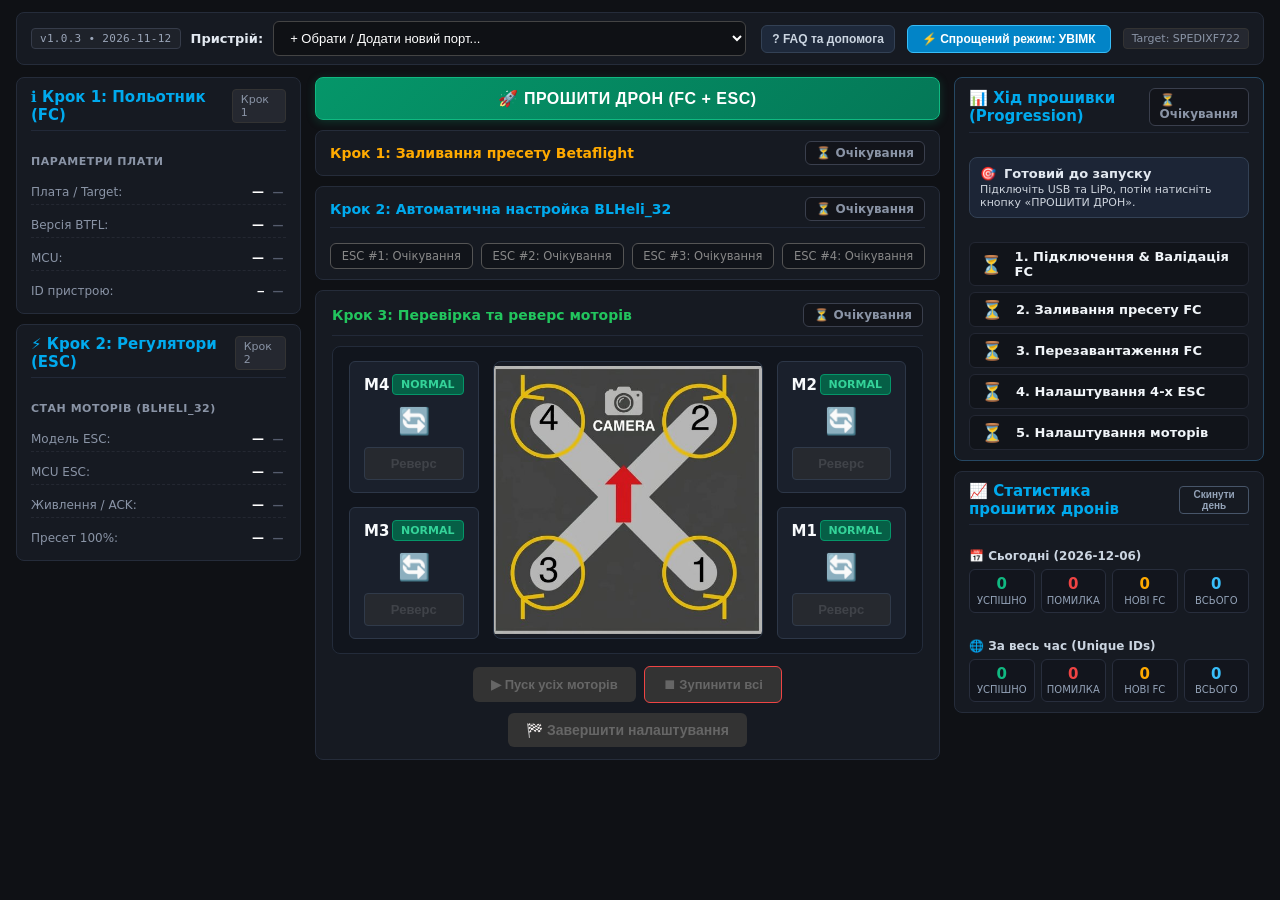
==== commit ca1f527f: "feat: ui consistency" ====
--- a/index.html
+++ b/index.html
@@ -24,6 +24,9 @@
             </button>
         </div>
         <div class="top-bar-right" style="display:flex; align-items:center; gap:12px;">
+            <button id="btnOpenFaq" class="btn-help-toggle simplified-only" title="Відкрити інструкцію оператора / FAQ">
+                ? FAQ та допомога
+            </button>
             <button id="btnToggleMode" class="btn-mode-toggle" title="Перемкнути між спрощеним та експертним режимами">
                 ⚡ Спрощений режим: УВІМК
             </button>
@@ -58,7 +61,7 @@
                             <span class="check-icon state-idle" id="checkFw" title="Статус перевірки прошивки">—</span>
                         </div>
                     </div>
-                    <div class="info-row">
+                    <div class="info-row expert-only">
                         <span class="info-label">Дата збірки:</span>
                         <div class="info-val-wrap">
                             <span class="info-val" id="infoBuildDate">—</span>
@@ -121,7 +124,7 @@
                             <span class="check-icon state-idle" id="checkEscPower" title="Статус LiPo живлення та ACK">—</span>
                         </div>
                     </div>
-                    <div class="info-row">
+                    <div class="info-row expert-only">
                         <span class="info-label">ESC #1..#4:</span>
                         <div class="info-val-wrap">
                             <span class="info-val" id="infoEscDirs" style="font-size:11px;">—</span>
@@ -139,7 +142,7 @@
             </div>
 
             <!-- Instructions & FAQ -->
-            <div class="info-card faq-card">
+            <div class="info-card faq-card expert-only">
                 <div class="info-card-header">
                     <span class="info-card-title">ℹ️ Інструкція оператора / FAQ</span>
                 </div>
@@ -236,7 +239,7 @@
                 <span>Крок 1: Заливання пресету Betaflight</span>
             </div>
             <div class="step-header-right">
-                <span class="badge">CLI Engine</span>
+                <span class="badge expert-only">CLI Engine</span>
                 <span class="already-flashed-pill fc-state-pill" id="fcStateBadge" style="display:none;" title="Статус відповідності прошивки контролера">⚡ Вже прошитий</span>
                 <span class="already-flashed-pill fc-history-pill" id="fcHistoryBadge" style="display:none;" title="Історія обладнання: цей контролер раніше мав сторонній пресет">⚠️ Був модифікований</span>
                 <span class="step-status awaiting" id="stepStatus1">⏳ Очікування</span>
@@ -541,7 +544,7 @@
         </div>
 
         <!-- Step 1 Sub-stage Progress Badges -->
-        <div class="fc-flash-progress" id="fcFlashProgress">
+        <div class="fc-flash-progress expert-only" id="fcFlashProgress">
             <div class="fc-sub-step pending" id="subStepFlash">
                 <span class="sub-step-icon">⏳</span>
                 <span class="sub-step-label">1. Прошивка команд</span>
@@ -595,14 +598,14 @@
                 <span>Крок 2: Автоматична настройка BLHeli_32</span>
             </div>
             <div class="step-header-right">
-                <span class="badge">MSP 4-Way Interface</span>
+                <span class="badge expert-only">MSP 4-Way Interface</span>
                 <span class="already-flashed-pill" id="badgeEscAlreadyFlashed" style="display:none;" title="Усі 4 регулятори вже на 100% відповідають зразку пресету">⚡ Вже прошитий</span>
                 <span class="step-status awaiting" id="stepStatus2">⏳ Очікування</span>
             </div>
         </div>
 
         <!-- ESC Pipeline Flow Status Bar (Підключення -> Заливка -> Перевірка -> Статус OK -> Закриття сесії) -->
-        <div class="esc-flow-pipeline" id="escFlowPipeline">
+        <div class="esc-flow-pipeline expert-only" id="escFlowPipeline">
             <div class="esc-flow-step awaiting" id="escFlowConnect">
                 <span class="step-dot">🔗</span>
                 <span class="step-label">1. Підключення</span>
@@ -677,7 +680,7 @@
                 <span>Крок 3: Перевірка та реверс моторів</span>
             </div>
             <div class="step-header-right">
-                <span class="badge">DShot Passthrough</span>
+                <span class="badge expert-only">DShot Passthrough</span>
                 <span class="step-status awaiting" id="stepStatus3">⏳ Очікування</span>
             </div>
         </div>
@@ -757,9 +760,9 @@
         </div>
 
         <!-- Step 3 Action Controls Toolbar -->
-        <div class="controls-toolbar" style="margin-top: 14px;">
+        <div class="controls-toolbar step3-toolbar" style="margin-top: 14px;">
             <div class="controls-group">
-                <span class="controls-group-label">🕹️ Тестовий запуск:</span>
+                <span class="controls-group-label expert-only">🕹️ Тестовий запуск:</span>
                 <button id="btnFetchMotorDirections" class="btn-read expert-only" style="padding: 4px 10px; font-size: 11px;" title="Опитати актуальні напрямки обертання безпосередньо з 4 ESC">🔍 Опитати ESC</button>
                 <button id="btnSpinAllMotors" class="btn-primary" style="background:#28a745; border-color:#208738;" disabled title="Запустити всі 4 мотори на низьких обертах">▶ Пуск усіх моторів</button>
                 <button id="btnStopAllMotors" class="btn-disconnect" disabled title="Негайно зупинити всі мотори (1000µs)">⏹ Зупинити всі</button>
@@ -775,8 +778,8 @@
                 <button id="btnApplyDefaultThrottle" class="btn-read" style="padding: 4px 10px; font-size: 11px;" title="Скинути швидкість до стандартних 1030µs">↺ Скинути (1030)</button>
             </div>
 
-            <div class="controls-group">
-                <span class="controls-group-label">💾 Фіксація:</span>
+            <div class="controls-group step3-finish-group">
+                <span class="controls-group-label expert-only">💾 Фіксація:</span>
                 <button id="btnSaveMotorDirections" class="btn-primary" style="background:#007acc; border-color:#0099ff;" disabled title="Зафіксувати напрямки моторів в ESC та завершити налаштування">🏁 Завершити налаштування</button>
             </div>
         </div>
@@ -822,7 +825,7 @@
                                 <div class="step-title-text">1. Підключення & Валідація FC</div>
                                 <span class="prog-step-time expert-only" id="progTimeStep1"></span>
                             </div>
-                            <div class="step-subtitle">Зчитування Target та Unique ID</div>
+                            <div class="step-subtitle expert-only">Зчитування Target та Unique ID</div>
                         </div>
                     </div>
                     <div class="prog-step awaiting" id="progStep2">
@@ -832,7 +835,7 @@
                                 <div class="step-title-text">2. Заливання пресету FC</div>
                                 <span class="prog-step-time expert-only" id="progTimeStep2"></span>
                             </div>
-                            <div class="step-subtitle">CLI запис та перевірка помилок</div>
+                            <div class="step-subtitle expert-only">CLI запис та перевірка помилок</div>
                         </div>
                     </div>
                     <div class="prog-step awaiting" id="progStep3">
@@ -842,7 +845,7 @@
                                 <div class="step-title-text">3. Перезавантаження FC</div>
                                 <span class="prog-step-time expert-only" id="progTimeStep3"></span>
                             </div>
-                            <div class="step-subtitle">Ініціалізація MSP 4-Way режиму</div>
+                            <div class="step-subtitle expert-only">Ініціалізація MSP 4-Way режиму</div>
                         </div>
                     </div>
                     <div class="prog-step awaiting" id="progStep4">
@@ -852,7 +855,7 @@
                                 <div class="step-title-text">4. Налаштування 4-х ESC</div>
                                 <span class="prog-step-time expert-only" id="progTimeStep4"></span>
                             </div>
-                            <div class="step-subtitle">BLHeli_32 запис пресету 100%</div>
+                            <div class="step-subtitle expert-only">BLHeli_32 запис пресету 100%</div>
                         </div>
                     </div>
                     <div class="prog-step awaiting" id="progStep5">
@@ -862,7 +865,7 @@
                                 <div class="step-title-text">5. Налаштування моторів</div>
                                 <span class="prog-step-time expert-only" id="progTimeStep5"></span>
                             </div>
-                            <div class="step-subtitle">Тестовий пуск, реверс & фіксація</div>
+                            <div class="step-subtitle expert-only">Тестовий пуск, реверс & фіксація</div>
                         </div>
                     </div>
                 </div>
@@ -967,6 +970,17 @@
     </div>
 </div>
 
+<!-- FAQ Modal (On-demand in Simplified Mode) -->
+<div id="faqModal" class="modal">
+    <div class="modal-box modal-faq-dialog">
+        <div class="modal-header-row">
+            <h3>ℹ️ Інструкція оператора / FAQ</h3>
+            <button id="btnCloseFaqModal" class="modal-btn-close-icon" title="Закрити">✕</button>
+        </div>
+        <div id="faqModalBody" class="faq-content"></div>
+    </div>
+</div>
+
 <script type="module" src="./js/main.js"></script>
 
 </body>
--- a/css/components.css
+++ b/css/components.css
@@ -1213,9 +1213,18 @@
 
 /* --------------------------------------------------------------------------
    ACTIVATED SIMPLIFIED MODE (body.simplified-mode)
+   Viewport-fit, calm slate surfaces & Step 3 motor focus
    -------------------------------------------------------------------------- */
+.simplified-only {
+    display: none;
+}
+
 body.simplified-mode {
-    font-size: 125%; /* 125% Font Scaling */
+    padding: 12px 16px;
+}
+
+body.simplified-mode .simplified-only {
+    display: inline-flex;
 }
 
 body.simplified-mode .expert-only {
@@ -1226,12 +1235,237 @@
     display: none !important;
 }
 
+body.simplified-mode .container {
+    gap: 12px;
+}
+
+body.simplified-mode .top-bar {
+    padding: 8px 14px;
+    background: #161a22;
+    border-color: #252c3a;
+}
+
+body.simplified-mode .app-layout {
+    gap: 14px;
+    align-items: stretch;
+}
+
+body.simplified-mode .sidebar-col {
+    width: 285px;
+    gap: 10px;
+}
+
+body.simplified-mode .right-col {
+    width: 310px;
+    gap: 10px;
+}
+
+body.simplified-mode .main-col {
+    gap: 10px;
+}
+
 body.simplified-mode .simplified-master-box {
     display: block;
+    margin: 0;
+}
+
+body.simplified-mode .btn-master-run {
+    padding: 11px 18px;
+    font-size: 16px;
+    border-radius: 8px;
+    background: linear-gradient(135deg, #059669 0%, #047857 100%);
+    border: 1px solid #10b981;
+    box-shadow: 0 2px 10px rgba(16, 185, 129, 0.22);
+}
+
+body.simplified-mode .btn-master-run:hover:not(:disabled) {
+    box-shadow: 0 4px 14px rgba(16, 185, 129, 0.35);
+}
+
+/* Calm surfaces for cards */
+body.simplified-mode .step-card,
+body.simplified-mode .info-card {
+    background: #161a22;
+    border-color: #252c3a;
+    padding: 10px 14px;
+}
+
+body.simplified-mode .step-card {
+    margin-bottom: 0;
+}
+
+/* Ultra-compact Step 1 & Step 2 status bars */
+body.simplified-mode #cardStep1 .step-header {
+    margin-bottom: 0;
+    padding-bottom: 0;
+    border-bottom: none;
+}
+
+body.simplified-mode #cardStep2 .step-header {
+    margin-bottom: 8px;
+    padding-bottom: 6px;
+    border-bottom-color: #222938;
 }
 
 body.simplified-mode .step-title {
-    font-size: 1.25em;
+    font-size: 14px;
+    font-weight: 700;
+}
+
+body.simplified-mode .esc-status-badges {
+    gap: 8px;
+    margin-bottom: 0;
+}
+
+body.simplified-mode .esc-badge {
+    font-size: 11.5px;
+    padding: 5px 8px;
+    flex: 1;
+    text-align: center;
+}
+
+/* Step 3: Greatest centerpiece */
+body.simplified-mode #cardStep3 {
+    flex: 1;
+    display: flex;
+    flex-direction: column;
+    padding: 12px 16px;
+}
+
+body.simplified-mode #cardStep3 .step-header {
+    margin-bottom: 10px;
+    padding-bottom: 8px;
+    border-bottom-color: #222938;
+}
+
+body.simplified-mode .quad-layout {
+    flex: 1;
+    padding: 14px 16px;
+    gap: 14px;
+    margin-bottom: 10px;
+    background: #11151d;
+    border-color: #232b3a;
+    grid-template-columns: 1fr 270px 1fr;
+}
+
+body.simplified-mode .motor-pod {
+    padding: 12px 14px;
+    gap: 8px;
+    background: #1a202c;
+    border-color: #2d3748;
+    justify-content: space-between;
+}
+
+body.simplified-mode .motor-num {
+    font-size: 15px;
+}
+
+body.simplified-mode .motor-dir-badge {
+    font-size: 11px;
+    padding: 3px 8px;
+}
+
+body.simplified-mode .motor-visual {
+    height: 36px;
+}
+
+body.simplified-mode .motor-arrow {
+    font-size: 26px;
+}
+
+body.simplified-mode .btn-rev-motor {
+    padding: 8px 12px;
+    font-size: 13px;
+    font-weight: 700;
+}
+
+body.simplified-mode .step3-toolbar {
+    margin-top: 2px !important;
+    display: flex;
+    gap: 10px;
+    align-items: center;
+    justify-content: space-between;
+}
+
+body.simplified-mode .step3-toolbar .controls-group {
+    background: transparent;
+    border: none;
+    padding: 0;
+    gap: 8px;
+}
+
+body.simplified-mode .step3-finish-group {
+    flex: 1;
+    justify-content: flex-end;
+}
+
+body.simplified-mode #btnSaveMotorDirections {
+    padding: 9px 18px;
+    font-size: 14px;
+    font-weight: 700;
+}
+
+/* Left & Right Sidebars compact rhythm */
+body.simplified-mode .info-card-header {
+    margin-bottom: 8px;
+    padding-bottom: 6px;
+    border-bottom-color: #222938;
+}
+
+body.simplified-mode .info-group-title {
+    margin-bottom: 4px;
+}
+
+body.simplified-mode .info-row {
+    padding: 4px 0;
+    font-size: 12px;
+}
+
+body.simplified-mode .info-val {
+    font-size: 12px;
+}
+
+body.simplified-mode .prog-card {
+    border-color: #264863;
+}
+
+body.simplified-mode .prog-banner {
+    padding: 8px 10px;
+    margin-bottom: 8px;
+    gap: 2px;
+}
+
+body.simplified-mode .banner-title {
+    font-size: 13px;
+}
+
+body.simplified-mode .banner-details {
+    font-size: 11px;
+}
+
+body.simplified-mode .prog-steps-list {
+    gap: 6px;
+}
+
+body.simplified-mode .prog-step {
+    padding: 6px 10px;
+    align-items: center;
+}
+
+body.simplified-mode .stats-card {
+    margin-top: 0 !important;
+}
+
+body.simplified-mode .stats-grid {
+    gap: 6px;
+}
+
+body.simplified-mode .stat-pill {
+    padding: 6px 4px;
+}
+
+body.simplified-mode .stat-val {
+    font-size: 15px;
 }
 
 body.simplified-mode .btn-mode-toggle {
@@ -1240,13 +1474,41 @@
     border-color: #38bdf8;
 }
 
-body.simplified-mode .esc-badge {
-    font-size: 1em;
-    padding: 10px 12px;
-}
-
-body.simplified-mode .info-val {
-    font-size: 0.95em;
+/* Help button & On-demand FAQ Modal */
+.btn-help-toggle {
+    background: #1e293b;
+    color: #cbd5e1;
+    border: 1px solid #334155;
+    border-radius: 6px;
+    padding: 6px 10px;
+    font-size: 12px;
+    font-weight: 600;
+    cursor: pointer;
+    align-items: center;
+    gap: 4px;
+    transition: background 0.15s, color 0.15s, border-color 0.15s;
+}
+
+.btn-help-toggle:hover {
+    background: #273449;
+    color: #f8fafc;
+    border-color: #475569;
+}
+
+.modal-faq-dialog {
+    max-width: 680px;
+    width: 92%;
+    max-height: 82vh;
+    display: flex;
+    flex-direction: column;
+    text-align: left;
+}
+
+.modal-faq-dialog .faq-content {
+    overflow-y: auto;
+    max-height: 68vh;
+    padding-right: 6px;
+    margin-top: 10px;
 }
 
 /* --------------------------------------------------------------------------
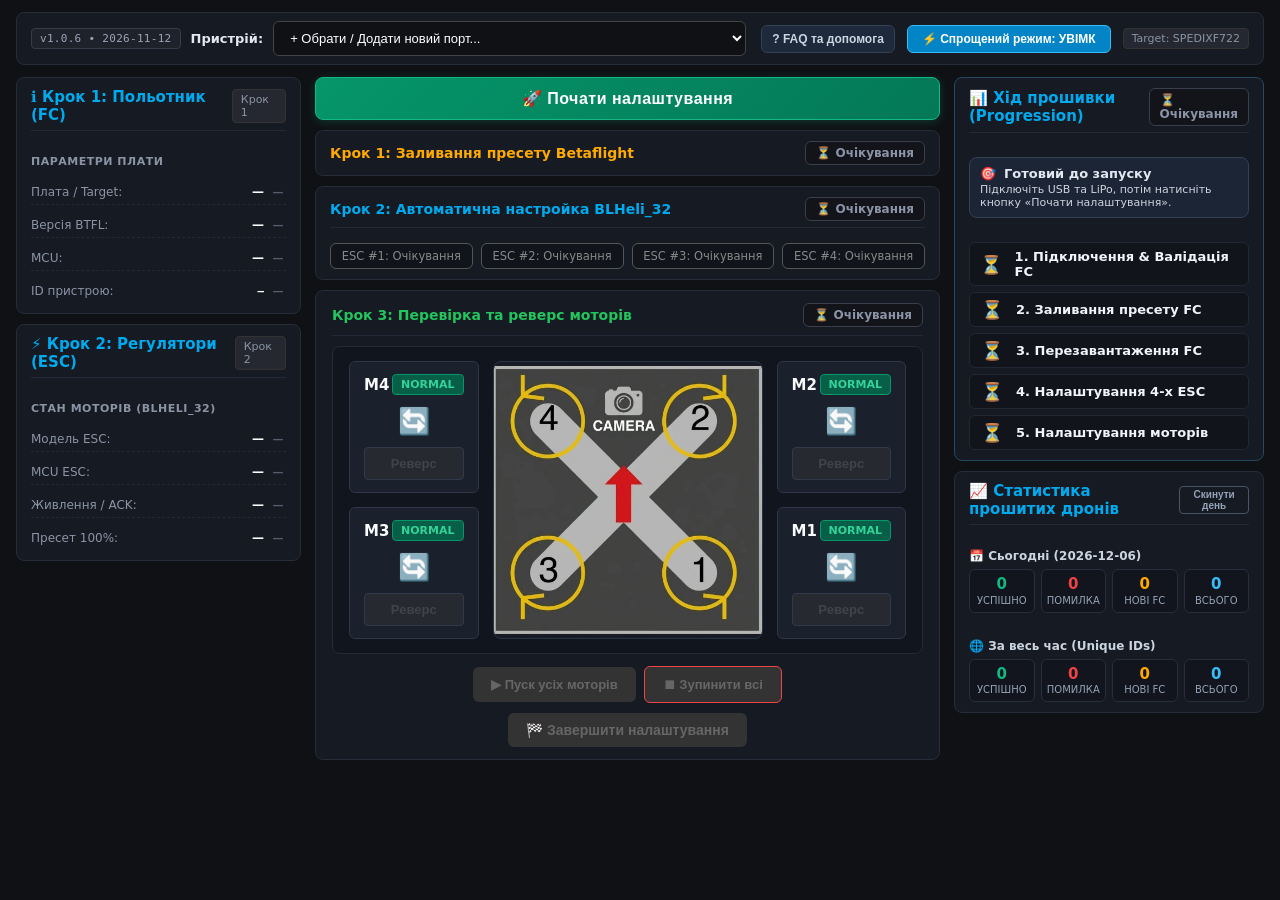
==== commit aa9a842a: "feat: update main start button sign" ====
--- a/index.html
+++ b/index.html
@@ -173,7 +173,7 @@
                         <div class="faq-section-title">⚡ 2. Під час прошивки</div>
                         <div class="faq-item">
                             <strong>Штатний старт конвеєра:</strong>
-                            <p>Натисніть кнопку <span class="faq-btn-pill-master">🚀 ПРОШИТИ ДРОН (FC + ESC)</span>. Якщо порт уже відомий системі, процес розпочнеться автоматично і триватиме приблизно <strong>10-20 секунд</strong>.</p>
+                            <p>Натисніть кнопку <span class="faq-btn-pill-master">🚀 Почати налаштування</span>. Якщо порт уже відомий системі, процес розпочнеться автоматично і триватиме приблизно <strong>10-20 секунд</strong>.</p>
                         </div>
                         <div class="faq-item">
                             <strong>Новий пристрій / перший запуск:</strong>
@@ -212,7 +212,7 @@
                         </div>
                         <div class="faq-item">
                             <strong>Помилка налаштування ESC (Крок 2):</strong>
-                            <p>Якщо LiPo підключено, але виник збій — перевірте балансир/силовий роз'єм XT60, свічення LED на 4-х ESC та переконайтеся у валідності полів <strong>Модель ESC</strong> та <strong>MCU ESC</strong> зліва. Після усунення причини повторно натисніть <span class="faq-btn-pill-master">🚀 ПРОШИТИ ДРОН (FC + ESC)</span>.</p>
+                            <p>Якщо LiPo підключено, але виник збій — перевірте балансир/силовий роз'єм XT60, свічення LED на 4-х ESC та переконайтеся у валідності полів <strong>Модель ESC</strong> та <strong>MCU ESC</strong> зліва. Після усунення причини повторно натисніть <span class="faq-btn-pill-master">🚀 Почати налаштування</span>.</p>
                         </div>
                         <div class="faq-item">
                             <strong>Режим експерта (⚙️):</strong>
@@ -228,7 +228,7 @@
         <!-- Master Run Box for Simplified Mode -->
         <div class="simplified-master-box" id="simplifiedMasterBox">
             <button id="btnRunSimplified" class="btn-master-run">
-                🚀 ПРОШИТИ ДРОН (FC + ESC)
+                🚀 Почати налаштування
             </button>
         </div>
 
@@ -813,7 +813,7 @@
                 <!-- Overall Outcome Banner -->
                 <div class="prog-banner ready" id="progBanner">
                     <div class="banner-title"><span class="banner-icon">🎯</span> <strong>Готовий до запуску</strong></div>
-                    <div class="banner-details">Підключіть USB та LiPo, потім натисніть кнопку «ПРОШИТИ ДРОН».</div>
+                    <div class="banner-details">Підключіть USB та LiPo, потім натисніть кнопку «Почати налаштування».</div>
                 </div>
 
                 <!-- 4 Steps Progression Timeline -->
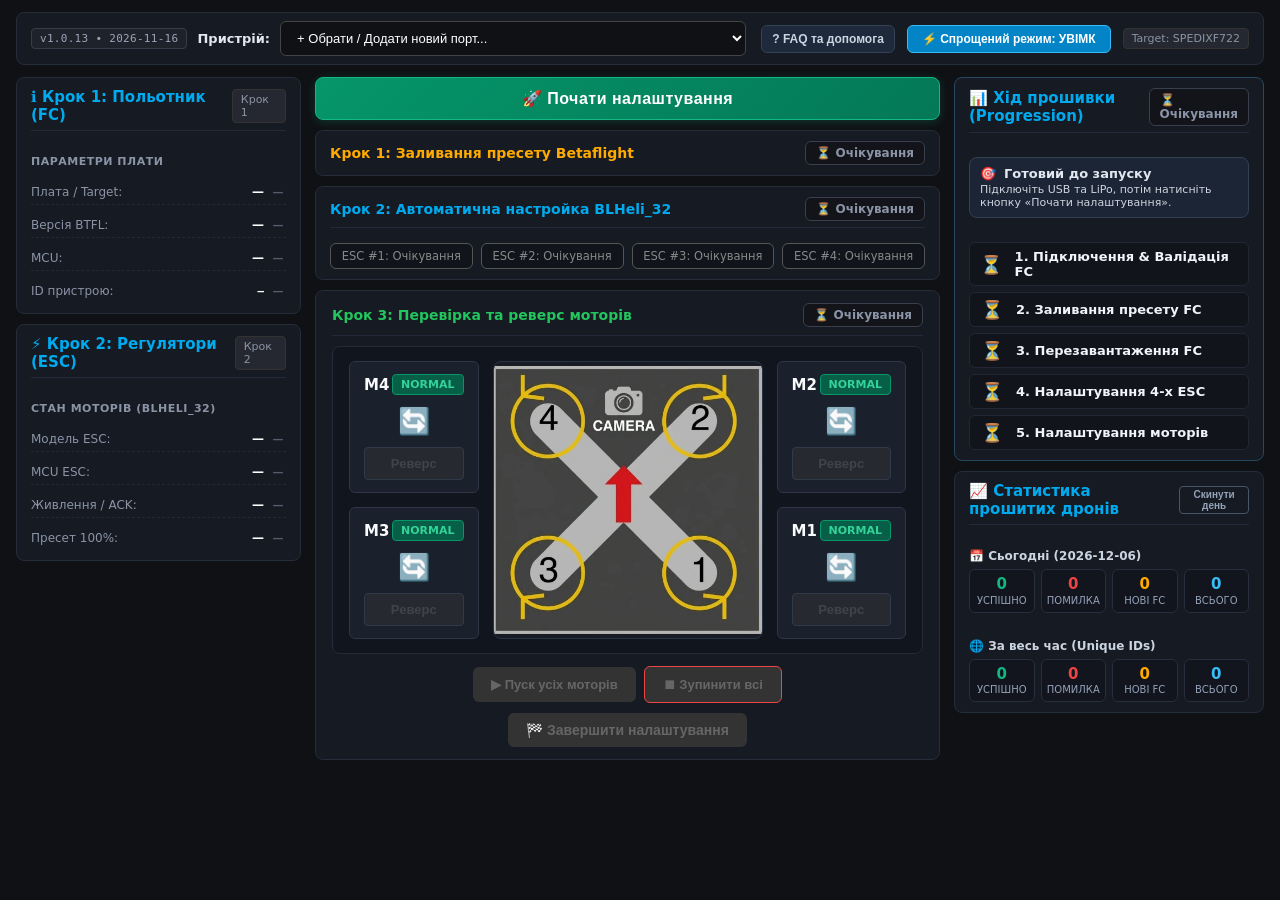
==== commit 016cce12: "feat: ack of motor direction,retries" ====
--- a/index.html
+++ b/index.html
@@ -604,7 +604,7 @@
             </div>
         </div>
 
-        <!-- ESC Pipeline Flow Status Bar (Підключення -> Заливка -> Перевірка -> Статус OK -> Закриття сесії) -->
+        <!-- ESC Pipeline Flow Status Bar (Підключення -> Заливка -> Перевірка -> Закриття сесії) -->
         <div class="esc-flow-pipeline expert-only" id="escFlowPipeline">
             <div class="esc-flow-step awaiting" id="escFlowConnect">
                 <span class="step-dot">🔗</span>
@@ -621,14 +621,9 @@
                 <span class="step-label">3. Перевірка</span>
             </div>
             <span class="esc-flow-arrow">➜</span>
-            <div class="esc-flow-step awaiting" id="escFlowStatus">
-                <span class="step-dot">🎯</span>
-                <span class="step-label">4. Статус OK</span>
-            </div>
-            <span class="esc-flow-arrow">➜</span>
             <div class="esc-flow-step awaiting" id="escFlowClose">
                 <span class="step-dot">🔒</span>
-                <span class="step-label">5. Закриття</span>
+                <span class="step-label">4. Закриття</span>
             </div>
         </div>
 
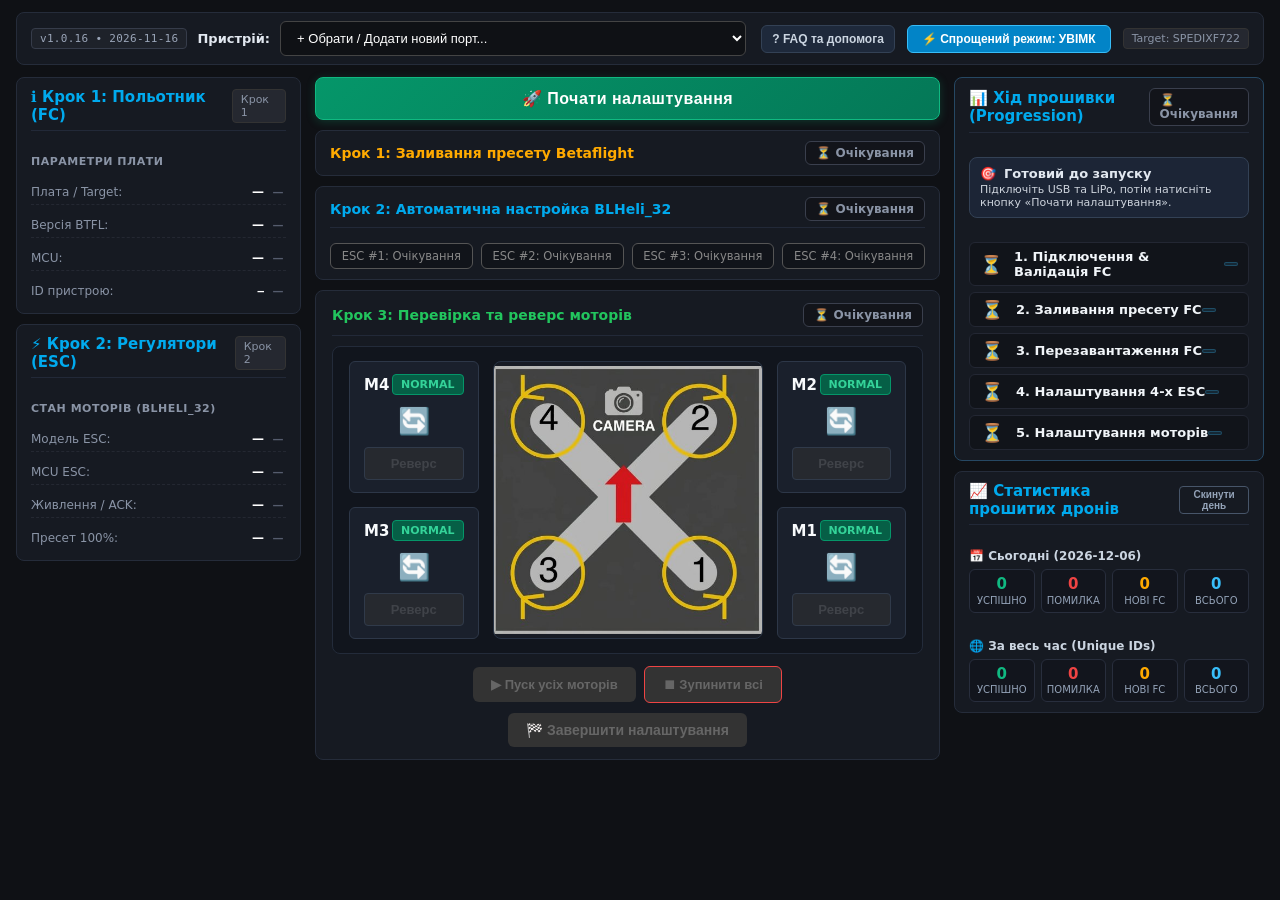
==== commit a3c9941d: "feat: add time progression to simplified mode" ====
--- a/index.html
+++ b/index.html
@@ -818,7 +818,7 @@
                         <div class="step-content">
                             <div class="step-title-row" style="display:flex; justify-content:space-between; align-items:center;">
                                 <div class="step-title-text">1. Підключення & Валідація FC</div>
-                                <span class="prog-step-time expert-only" id="progTimeStep1"></span>
+                                <span class="prog-step-time" id="progTimeStep1"></span>
                             </div>
                             <div class="step-subtitle expert-only">Зчитування Target та Unique ID</div>
                         </div>
@@ -828,7 +828,7 @@
                         <div class="step-content">
                             <div class="step-title-row" style="display:flex; justify-content:space-between; align-items:center;">
                                 <div class="step-title-text">2. Заливання пресету FC</div>
-                                <span class="prog-step-time expert-only" id="progTimeStep2"></span>
+                                <span class="prog-step-time" id="progTimeStep2"></span>
                             </div>
                             <div class="step-subtitle expert-only">CLI запис та перевірка помилок</div>
                         </div>
@@ -838,7 +838,7 @@
                         <div class="step-content">
                             <div class="step-title-row" style="display:flex; justify-content:space-between; align-items:center;">
                                 <div class="step-title-text">3. Перезавантаження FC</div>
-                                <span class="prog-step-time expert-only" id="progTimeStep3"></span>
+                                <span class="prog-step-time" id="progTimeStep3"></span>
                             </div>
                             <div class="step-subtitle expert-only">Ініціалізація MSP 4-Way режиму</div>
                         </div>
@@ -848,7 +848,7 @@
                         <div class="step-content">
                             <div class="step-title-row" style="display:flex; justify-content:space-between; align-items:center;">
                                 <div class="step-title-text">4. Налаштування 4-х ESC</div>
-                                <span class="prog-step-time expert-only" id="progTimeStep4"></span>
+                                <span class="prog-step-time" id="progTimeStep4"></span>
                             </div>
                             <div class="step-subtitle expert-only">BLHeli_32 запис пресету 100%</div>
                         </div>
@@ -858,7 +858,7 @@
                         <div class="step-content">
                             <div class="step-title-row" style="display:flex; justify-content:space-between; align-items:center;">
                                 <div class="step-title-text">5. Налаштування моторів</div>
-                                <span class="prog-step-time expert-only" id="progTimeStep5"></span>
+                                <span class="prog-step-time" id="progTimeStep5"></span>
                             </div>
                             <div class="step-subtitle expert-only">Тестовий пуск, реверс & фіксація</div>
                         </div>
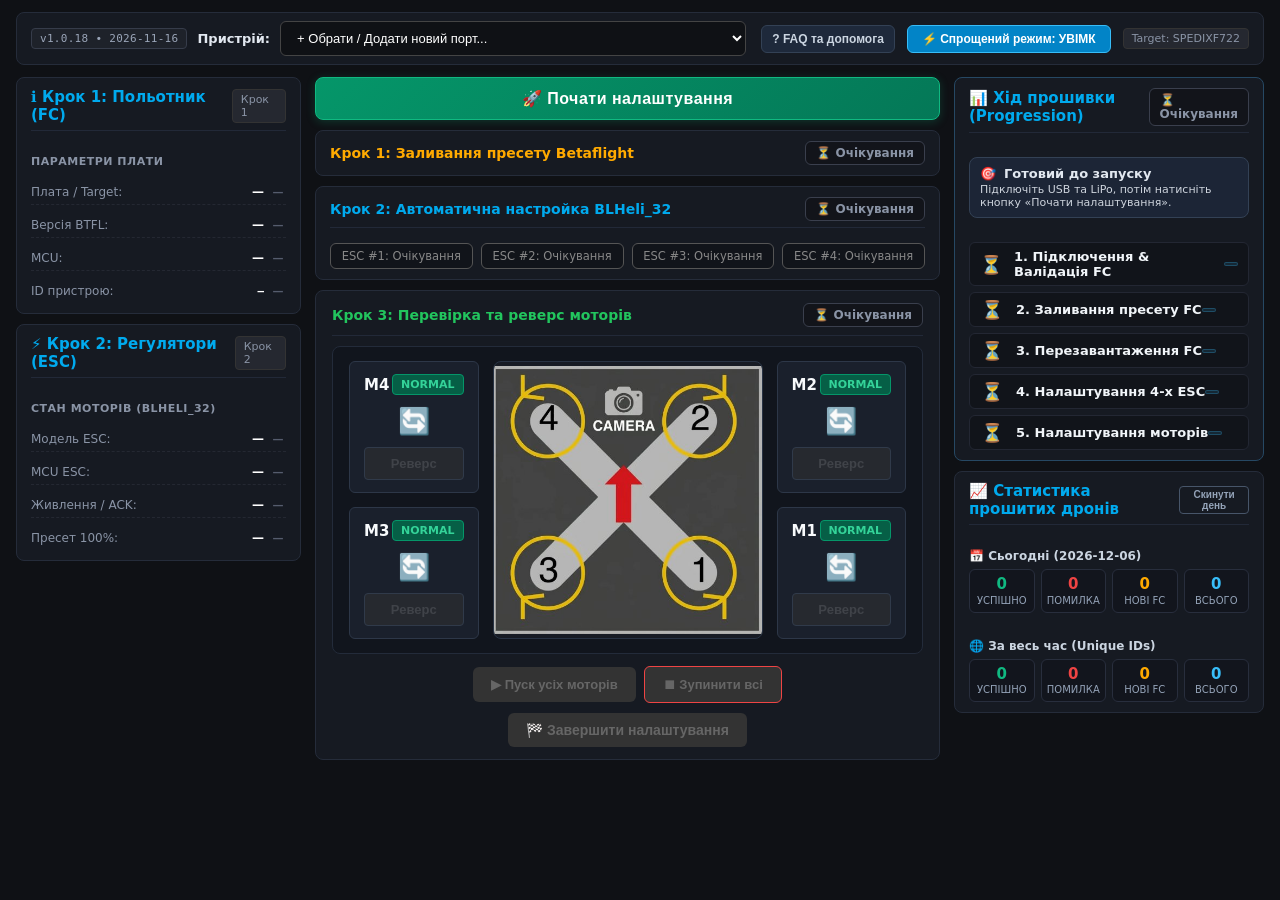
==== commit a65ec675: "Harden SPA best practices, Web Serial port selection, and motor safety" ====
--- a/index.html
+++ b/index.html
@@ -3,6 +3,7 @@
 <head>
     <meta charset="UTF-8">
     <meta name="viewport" content="width=device-width, initial-scale=1.0">
+    <meta http-equiv="Content-Security-Policy" content="default-src 'self'; script-src 'self' 'unsafe-inline'; style-src 'self' 'unsafe-inline'; img-src 'self' data:;">
     <title>Drone Setup Station: Betaflight & BLHeli_32 Configurator</title>
     <link rel="stylesheet" href="css/main.css">
     <link rel="stylesheet" href="css/components.css">
@@ -792,7 +793,7 @@
                 <span class="badge">Serial Console</span>
             </div>
         </div>
-        <div id="log">Очікування підключення пристрою...</div>
+        <div id="log" aria-live="polite">Очікування підключення пристрою...</div>
     </div>
         </main>
 
@@ -806,7 +807,7 @@
                 </div>
 
                 <!-- Overall Outcome Banner -->
-                <div class="prog-banner ready" id="progBanner">
+                <div class="prog-banner ready" id="progBanner" aria-live="polite">
                     <div class="banner-title"><span class="banner-icon">🎯</span> <strong>Готовий до запуску</strong></div>
                     <div class="banner-details">Підключіть USB та LiPo, потім натисніть кнопку «Почати налаштування».</div>
                 </div>
@@ -924,7 +925,7 @@
 </div>
 
 <!-- Auto-fading / Error Modal -->
-<div id="statusModal" class="modal">
+<div id="statusModal" class="modal" role="dialog" aria-modal="true">
     <div id="modalBox" class="modal-box">
         <h3 id="modalTitle">Статус</h3>
         <p id="modalMsg"></p>
@@ -933,7 +934,7 @@
 </div>
 
 <!-- Operator Instructions Agreement Modal (One-time) -->
-<div id="instructionsModal" class="modal">
+<div id="instructionsModal" class="modal" role="dialog" aria-modal="true">
     <div class="modal-box modal-operator-agreement">
         <div class="modal-header-row">
             <h3>📋 Інструктаж оператора станції</h3>
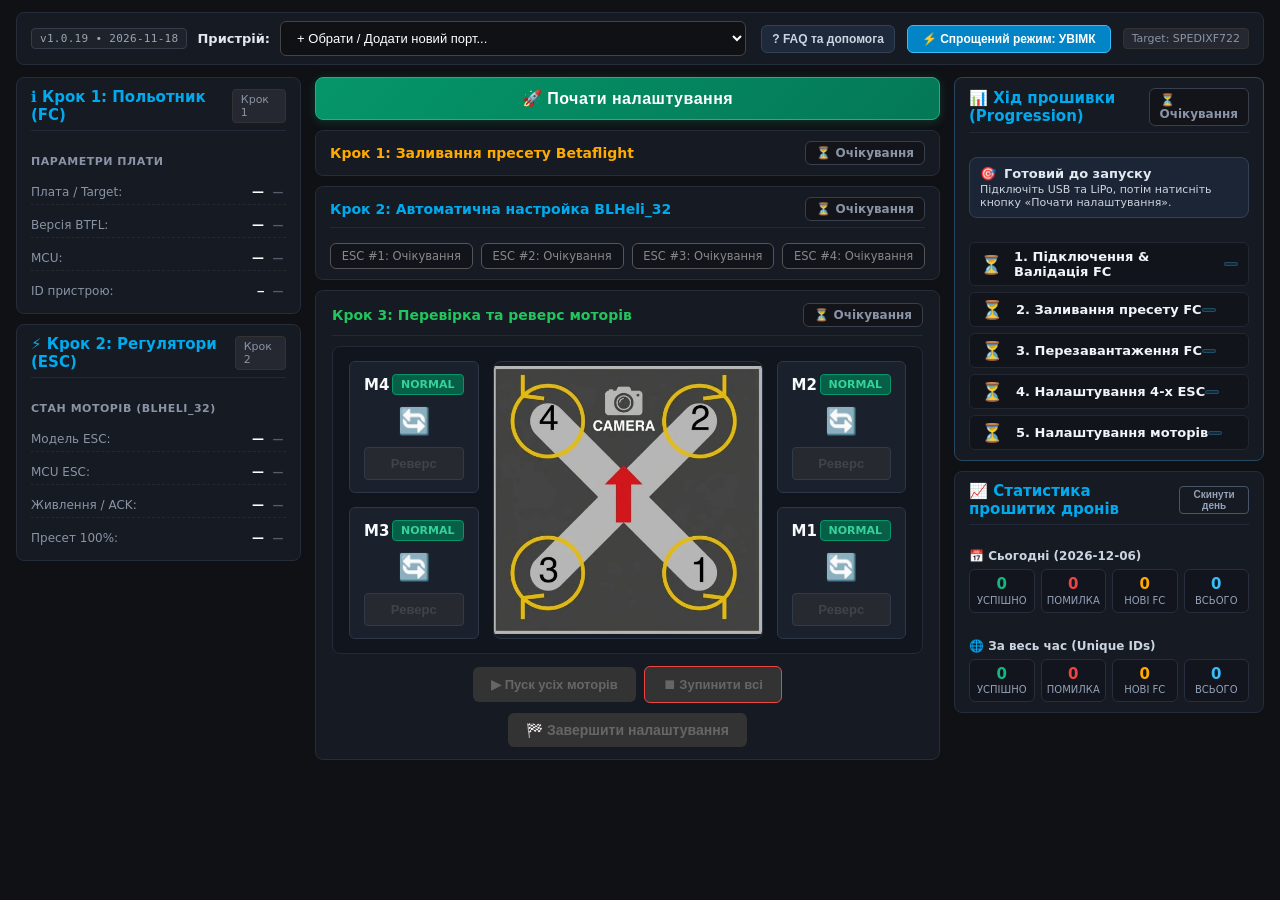
==== commit f22dc0f6: "feat: update preset and clean up skill set" ====
--- a/index.html
+++ b/index.html
@@ -186,7 +186,7 @@
                         </div>
                         <div class="faq-item">
                             <strong>Крок 3: Перевірка моторів (Етап 5 конвеєра):</strong>
-                            <p>Після завершення Кроку 2 (ESC) автоматично стає активним 5-й етап конвеєра — <strong>Налаштування моторів</strong>. У спрощеному режимі <strong>мотори запускаються автоматично</strong> без необхідності натискати кнопку пуску вручну. Перевірте відповідність обертання схемі QuadX (при потребі натисніть <strong>«Реверс»</strong> потрібного мотора) та обов'язково зафіксуйте результат кнопкою <span class="faq-btn-pill-master">🏁 Завершити налаштування</span>.</p>
+                            <p>Після завершення Кроку 2 (ESC) автоматично стає активним 5-й етап конвеєра — <strong>Налаштування моторів</strong>. У спрощеному режимі <strong>мотори запускаються автоматично</strong> без необхідності натискати кнопку пуску вручну. Перевірте відповідність обертання схемі QuadX (при потребі натисніть <strong>«Реверс»</strong> потрібного мотора; якщо в UI напрямок змінився, але фізично мотор крутиться так само — натисніть <strong>«Реверс»</strong> повторно) та обов'язково зафіксуйте результат кнопкою <span class="faq-btn-pill-master">🏁 Завершити налаштування</span>.</p>
                         </div>
                     </div>
 
@@ -214,6 +214,14 @@
                         <div class="faq-item">
                             <strong>Помилка налаштування ESC (Крок 2):</strong>
                             <p>Якщо LiPo підключено, але виник збій — перевірте балансир/силовий роз'єм XT60, свічення LED на 4-х ESC та переконайтеся у валідності полів <strong>Модель ESC</strong> та <strong>MCU ESC</strong> зліва. Після усунення причини повторно натисніть <span class="faq-btn-pill-master">🚀 Почати налаштування</span>.</p>
+                        </div>
+                        <div class="faq-item">
+                            <strong>Напрямок мотора не змінився після натискання «Реверс»:</strong>
+                            <p>Якщо після першого натискання <strong>«Реверс»</strong> напрямок в інтерфейсі (UI) оновився, але фізично мотор продовжує обертатися в той самий бік — натисніть <strong>«Реверс»</strong> ще раз. Якщо проблема повторюється і мотор не реагує на повторне натискання, це може свідчити про несправність ESC, поганий контакт або збій запису команди.</p>
+                        </div>
+                        <div class="faq-item">
+                            <strong>Браузер та втрата з'єднання (Web Serial):</strong>
+                            <p>Станція працює лише в <strong>Chrome або Edge</strong> через HTTPS (Web Serial API). Якщо під час роботи з'явилася помилка втрати пристрою, порт закриється автоматично — перевірте кабель/живлення та оберіть порт заново.</p>
                         </div>
                         <div class="faq-item">
                             <strong>Режим експерта (⚙️):</strong>
@@ -268,24 +276,22 @@
 board_name SPEDIXF722
 manufacturer_id SPDX
 mcu_id 0023003e3036510834323839
-signature
+signature 
 
 # name: T-System 15
 
 # resources
 resource MOTOR 5 NONE
-resource SERVO 1 A03
-resource SERIAL_TX 2 NONE
-resource SERIAL_RX 2 A02
+resource SERVO 1 B06
 
 # feature
 feature SERVO_TILT
+feature GPS
 feature OSD
 feature ESC_SENSOR
 
 # serial
-serial 0 64 115200 57600 0 115200
-serial 1 0 115200 57600 0 115200
+serial 2 2 115200 57600 0 115200
 serial 4 1024 115200 57600 0 115200
 
 # servo
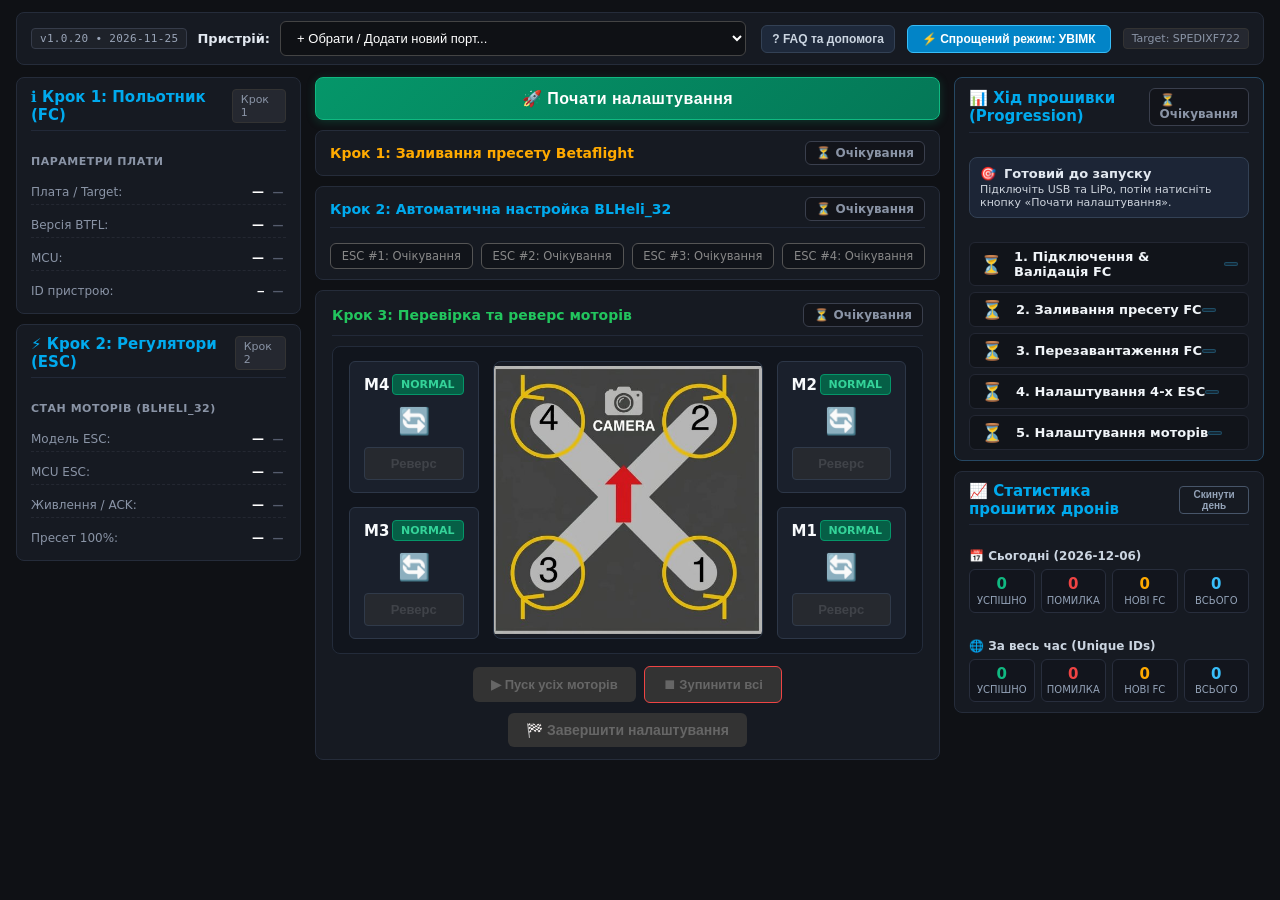
==== commit e42d988a: "feat: revert config" ====
--- a/index.html
+++ b/index.html
@@ -276,22 +276,24 @@
 board_name SPEDIXF722
 manufacturer_id SPDX
 mcu_id 0023003e3036510834323839
-signature 
+signature
 
 # name: T-System 15
 
 # resources
 resource MOTOR 5 NONE
-resource SERVO 1 B06
+resource SERVO 1 A03
+resource SERIAL_TX 2 NONE
+resource SERIAL_RX 2 A02
 
 # feature
 feature SERVO_TILT
-feature GPS
 feature OSD
 feature ESC_SENSOR
 
 # serial
-serial 2 2 115200 57600 0 115200
+serial 0 64 115200 57600 0 115200
+serial 1 0 115200 57600 0 115200
 serial 4 1024 115200 57600 0 115200
 
 # servo
